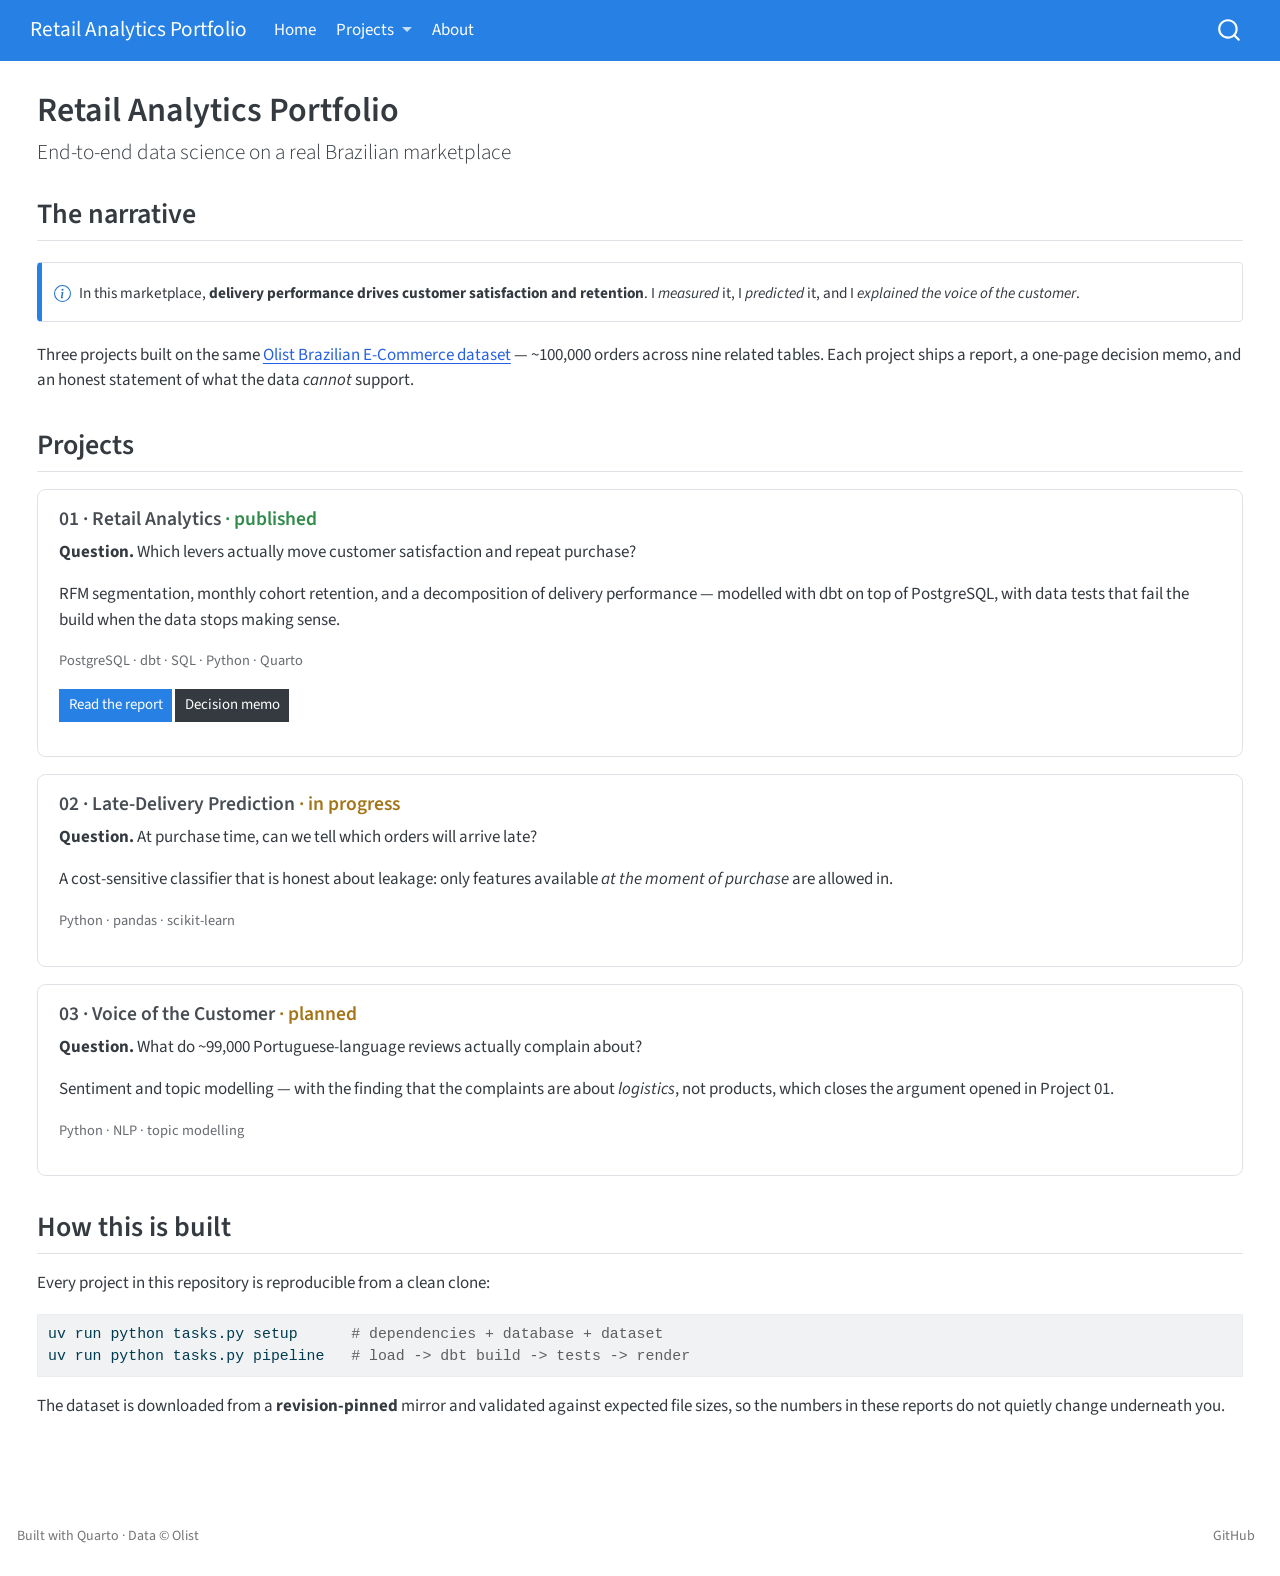
==== index.html @ 58edfd49 "Built site for gh-pages" ====
<!DOCTYPE html>
<html xmlns="http://www.w3.org/1999/xhtml" lang="en" xml:lang="en"><head>

<meta charset="utf-8">
<meta name="generator" content="quarto-1.10.19">

<meta name="viewport" content="width=device-width, initial-scale=1.0, user-scalable=yes">


<title>Retail Analytics Portfolio</title>
<style>
/* Default styles provided by pandoc.
** See https://pandoc.org/MANUAL.html#variables-for-html for config info.
*/
span.smallcaps{font-variant: small-caps;}
div.columns{display: flex; gap: 1.5em;}
div.column{flex: auto;}
@media screen {
div.columns{gap: min(4vw, 1.5em);}
div.column{overflow-x: auto;}
}
div.hanging-indent{margin-left: 1.5em; text-indent: -1.5em;}
ul.task-list{list-style: none;}
ul.task-list li input[type="checkbox"] {
  width: 0.8em;
  margin: 0 0.8em 0.2em -1em; /* quarto-specific, see https://github.com/quarto-dev/quarto-cli/issues/4556 */ 
  vertical-align: middle;
}
/* CSS for syntax highlighting */
html { -webkit-text-size-adjust: 100%; }
pre > code.sourceCode { white-space: pre; position: relative; }
pre > code.sourceCode > span { display: inline-block; line-height: 1.25; }
pre > code.sourceCode > span:empty { height: 1.2em; }
.sourceCode { overflow: visible; }
code.sourceCode > span { color: inherit; text-decoration: inherit; }
div.sourceCode { margin: 1em 0; }
pre.sourceCode { margin: 0; }
@media screen {
div.sourceCode { overflow: auto; }
}
@media print {
pre > code.sourceCode { white-space: pre-wrap; }
pre > code.sourceCode > span { text-indent: -5em; padding-left: 5em; }
}
pre.numberSource code
  { counter-reset: source-line 0; }
pre.numberSource code > span
  { position: relative; left: -4em; counter-increment: source-line; }
pre.numberSource code > span > a:first-child::before
  { content: counter(source-line);
    position: relative; left: -1em; text-align: right; vertical-align: baseline;
    border: none; display: inline-block;
    -webkit-touch-callout: none; -webkit-user-select: none;
    -khtml-user-select: none; -moz-user-select: none;
    -ms-user-select: none; user-select: none;
    padding: 0 4px; width: 4em;
  }
pre.numberSource { margin-left: 3em;  padding-left: 4px; }
div.sourceCode
  {   }
@media screen {
pre > code.sourceCode > span > a:first-child::before { text-decoration: underline; }
}
</style>


<script src="site_libs/quarto-nav/quarto-nav.js"></script>
<script src="site_libs/quarto-nav/headroom.min.js"></script>
<script src="site_libs/clipboard/clipboard.min.js"></script>
<script src="site_libs/quarto-search/autocomplete.umd.js"></script>
<script src="site_libs/quarto-search/fuse.min.js"></script>
<script src="site_libs/quarto-search/quarto-search.js"></script>
<meta name="quarto:offset" content="./">
<script src="site_libs/quarto-html/quarto.js" type="module"></script>
<script src="site_libs/quarto-html/tabsets/tabsets.js" type="module"></script>
<script src="site_libs/quarto-html/popper.min.js"></script>
<script src="site_libs/quarto-html/tippy.umd.min.js"></script>
<script src="site_libs/quarto-html/anchor.min.js"></script>
<link href="site_libs/quarto-html/tippy.css" rel="stylesheet">
<link href="site_libs/quarto-html/quarto-syntax-highlighting-bf27225e3a48a9273f3daa8f8e829971.css" rel="stylesheet" id="quarto-text-highlighting-styles">
<script src="site_libs/bootstrap/bootstrap.min.js"></script>
<link href="site_libs/bootstrap/bootstrap-icons.css" rel="stylesheet">
<link href="site_libs/bootstrap/bootstrap-6cda313592c53e8294749172f2faf4fd.min.css" rel="stylesheet" append-hash="true" id="quarto-bootstrap" data-mode="light">
<script id="quarto-search-options" type="application/json">{
  "location": "navbar",
  "copy-button": false,
  "collapse-after": 3,
  "panel-placement": "end",
  "type": "overlay",
  "limit": 50,
  "keyboard-shortcut": [
    "f",
    "/",
    "s"
  ],
  "show-item-context": false,
  "language": {
    "search-no-results-text": "No results",
    "search-matching-documents-text": "matching documents",
    "search-copy-link-title": "Copy link to search",
    "search-hide-matches-text": "Hide additional matches",
    "search-more-match-text": "more match in this document",
    "search-more-matches-text": "more matches in this document",
    "search-clear-button-title": "Clear",
    "search-text-placeholder": "",
    "search-detached-cancel-button-title": "Cancel",
    "search-submit-button-title": "Submit",
    "search-label": "Search"
  }
}</script>


<link rel="stylesheet" href="styles.css">
</head>

<body class="nav-fixed quarto-light">

<div id="quarto-search-results"></div>
  <header id="quarto-header" class="headroom fixed-top">
    <nav class="navbar navbar-expand-lg " data-bs-theme="dark">
      <div class="navbar-container container-fluid">
      <div class="navbar-brand-container mx-auto">
    <a class="navbar-brand" href="./index.html">
    <span class="navbar-title">Retail Analytics Portfolio</span>
    </a>
  </div>
            <div id="quarto-search" class="" title="Search"></div>
          <button class="navbar-toggler" type="button" data-bs-toggle="collapse" data-bs-target="#navbarCollapse" aria-controls="navbarCollapse" role="menu" aria-expanded="false" aria-label="Toggle navigation" onclick="if (window.quartoToggleHeadroom) { window.quartoToggleHeadroom(); }">
  <span class="navbar-toggler-icon"></span>
</button>
          <div class="collapse navbar-collapse" id="navbarCollapse">
            <ul class="navbar-nav navbar-nav-scroll me-auto">
  <li class="nav-item">
    <a class="nav-link active" href="./index.html" aria-current="page"> 
<span class="menu-text">Home</span></a>
  </li>  
  <li class="nav-item dropdown ">
    <a class="nav-link dropdown-toggle" href="#" id="nav-menu-projects" role="link" data-bs-toggle="dropdown" aria-expanded="false">
 <span class="menu-text">Projects</span>
    </a>
    <ul class="dropdown-menu" aria-labelledby="nav-menu-projects">    
        <li>
    <a class="dropdown-item" href="./projects/01-retail-analytics/reports/01-business-analytics.html">
 <span class="dropdown-text">01 · Retail Analytics</span></a>
  </li>  
        <li>
    <a class="dropdown-item" href="./projects/01-retail-analytics/reports/00-executive-memo.html">
 <span class="dropdown-text">01 · Decision memo</span></a>
  </li>  
    </ul>
  </li>
  <li class="nav-item">
    <a class="nav-link" href="./about.html"> 
<span class="menu-text">About</span></a>
  </li>  
</ul>
          </div> <!-- /navcollapse -->
            <div class="quarto-navbar-tools">
</div>
      </div> <!-- /container-fluid -->
    </nav>
</header>
<!-- content -->
<div id="quarto-content" class="quarto-container page-columns page-rows-contents page-layout-full page-navbar">
<!-- sidebar -->
<!-- margin-sidebar -->
    
<!-- main -->
<main class="content column-page" id="quarto-document-content">

<header id="title-block-header" class="quarto-title-block default">
<div class="quarto-title">
<h1 class="title">Retail Analytics Portfolio</h1>
<p class="subtitle lead">End-to-end data science on a real Brazilian marketplace</p>
</div>



<div class="quarto-title-meta column-page">

    
  
    
  </div>
  


</header>


<section id="the-narrative" class="level2">
<h2 class="anchored" data-anchor-id="the-narrative">The narrative</h2>
<div class="callout callout-style-simple callout-note">
<div class="callout-body d-flex">
<div class="callout-icon-container">
<i class="callout-icon"></i>
</div>
<div class="callout-body-container">
<p>In this marketplace, <strong>delivery performance drives customer satisfaction and retention</strong>. I <em>measured</em> it, I <em>predicted</em> it, and I <em>explained the voice of the customer</em>.</p>
</div>
</div>
</div>
<p>Three projects built on the same <a href="https://www.kaggle.com/datasets/olistbr/brazilian-ecommerce">Olist Brazilian E-Commerce dataset</a> — ~100,000 orders across nine related tables. Each project ships a report, a one-page decision memo, and an honest statement of what the data <em>cannot</em> support.</p>
</section>
<section id="projects" class="level2">
<h2 class="anchored" data-anchor-id="projects">Projects</h2>
<section id="retail-analytics-published" class="level3 project-card">
<h3 class="anchored" data-anchor-id="retail-analytics-published">01 · Retail Analytics <span class="status-published">· published</span></h3>
<p><strong>Question.</strong> Which levers actually move customer satisfaction and repeat purchase?</p>
<p>RFM segmentation, monthly cohort retention, and a decomposition of delivery performance — modelled with dbt on top of PostgreSQL, with data tests that fail the build when the data stops making sense.</p>
<p class="stack">
PostgreSQL · dbt · SQL · Python · Quarto
</p>
<p><a href="./projects/01-retail-analytics/reports/01-business-analytics.html" class="btn btn-primary btn-sm">Read the report</a> <a href="./projects/01-retail-analytics/reports/00-executive-memo.html" class="btn btn-secondary btn-sm">Decision memo</a></p>
</section>
<section id="late-delivery-prediction-in-progress" class="level3 project-card">
<h3 class="anchored" data-anchor-id="late-delivery-prediction-in-progress">02 · Late-Delivery Prediction <span class="status-wip">· in progress</span></h3>
<p><strong>Question.</strong> At purchase time, can we tell which orders will arrive late?</p>
<p>A cost-sensitive classifier that is honest about leakage: only features available <em>at the moment of purchase</em> are allowed in.</p>
<p class="stack">
Python · pandas · scikit-learn
</p>
</section>
<section id="voice-of-the-customer-planned" class="level3 project-card">
<h3 class="anchored" data-anchor-id="voice-of-the-customer-planned">03 · Voice of the Customer <span class="status-wip">· planned</span></h3>
<p><strong>Question.</strong> What do ~99,000 Portuguese-language reviews actually complain about?</p>
<p>Sentiment and topic modelling — with the finding that the complaints are about <em>logistics</em>, not products, which closes the argument opened in Project 01.</p>
<p class="stack">
Python · NLP · topic modelling
</p>
</section>
</section>
<section id="how-this-is-built" class="level2">
<h2 class="anchored" data-anchor-id="how-this-is-built">How this is built</h2>
<p>Every project in this repository is reproducible from a clean clone:</p>
<div class="code-copy-outer-scaffold"><div class="sourceCode" id="cb1"><pre class="sourceCode bash code-with-copy"><code class="sourceCode bash"><span id="cb1-1"><a href="#cb1-1" aria-hidden="true" tabindex="-1"></a><span class="ex">uv</span> run python tasks.py setup      <span class="co"># dependencies + database + dataset</span></span>
<span id="cb1-2"><a href="#cb1-2" aria-hidden="true" tabindex="-1"></a><span class="ex">uv</span> run python tasks.py pipeline   <span class="co"># load -&gt; dbt build -&gt; tests -&gt; render</span></span></code></pre></div><button title="Copy to Clipboard" class="code-copy-button"><i class="bi"></i></button></div>
<p>The dataset is downloaded from a <strong>revision-pinned</strong> mirror and validated against expected file sizes, so the numbers in these reports do not quietly change underneath you.</p>


</section>

</main> <!-- /main -->
<script id="quarto-html-after-body" type="application/javascript">
  window.document.addEventListener("DOMContentLoaded", function (event) {
    const icon = "";
    const anchorJS = new window.AnchorJS();
    anchorJS.options = {
      placement: 'right',
      icon: icon
    };
    anchorJS.add('.anchored');
    const isCodeAnnotation = (el) => {
      for (const clz of el.classList) {
        if (clz.startsWith('code-annotation-')) {                     
          return true;
        }
      }
      return false;
    }
    const onCopySuccess = function(e) {
      // button target
      const button = e.trigger;
      // don't keep focus
      button.blur();
      // flash "checked"
      button.classList.add('code-copy-button-checked');
      var currentTitle = button.getAttribute("title");
      button.setAttribute("title", "Copied!");
      let tooltip;
      if (window.bootstrap) {
        button.setAttribute("data-bs-toggle", "tooltip");
        button.setAttribute("data-bs-placement", "left");
        button.setAttribute("data-bs-title", "Copied!");
        tooltip = new bootstrap.Tooltip(button, 
          { trigger: "manual", 
            customClass: "code-copy-button-tooltip",
            offset: [0, -8]});
        tooltip.show();    
      }
      setTimeout(function() {
        if (tooltip) {
          tooltip.hide();
          button.removeAttribute("data-bs-title");
          button.removeAttribute("data-bs-toggle");
          button.removeAttribute("data-bs-placement");
        }
        button.setAttribute("title", currentTitle);
        button.classList.remove('code-copy-button-checked');
      }, 1000);
      // clear code selection
      e.clearSelection();
    }
    const getTextToCopy = function(trigger) {
      const outerScaffold = trigger.parentElement.cloneNode(true);
      const codeEl = outerScaffold.querySelector('code');
      for (const childEl of codeEl.children) {
        if (isCodeAnnotation(childEl)) {
          childEl.remove();
        }
      }
      return codeEl.innerText;
    }
    const clipboard = new window.ClipboardJS('.code-copy-button:not([data-in-quarto-modal])', {
      text: getTextToCopy
    });
    clipboard.on('success', onCopySuccess);
    if (window.document.getElementById('quarto-embedded-source-code-modal')) {
      const clipboardModal = new window.ClipboardJS('.code-copy-button[data-in-quarto-modal]', {
        text: getTextToCopy,
        container: window.document.getElementById('quarto-embedded-source-code-modal')
      });
      clipboardModal.on('success', onCopySuccess);
    }
      var localhostRegex = new RegExp(/^(?:http|https):\/\/localhost\:?[0-9]*\//);
      var mailtoRegex = new RegExp(/^mailto:/);
        var filterRegex = new RegExp("https:\/\/AndersonTavares0\.github\.io\/ds-portfolio\/");
      var isInternal = (href) => {
          return filterRegex.test(href) || localhostRegex.test(href) || mailtoRegex.test(href);
      }
      // Inspect non-navigation links and adorn them if external
     var links = window.document.querySelectorAll('a[href]:not(.nav-link):not(.navbar-brand):not(.toc-action):not(.sidebar-link):not(.sidebar-item-toggle):not(.pagination-link):not(.no-external):not([aria-hidden]):not(.dropdown-item):not(.quarto-navigation-tool):not(.about-link)');
      for (var i=0; i<links.length; i++) {
        const link = links[i];
        if (!isInternal(link.href)) {
          // undo the damage that might have been done by quarto-nav.js in the case of
          // links that we want to consider external
          if (link.dataset.originalHref !== undefined) {
            link.href = link.dataset.originalHref;
          }
        }
      }
    function tippyHover(el, contentFn, onTriggerFn, onUntriggerFn) {
      const config = {
        allowHTML: true,
        maxWidth: 500,
        delay: 100,
        arrow: false,
        appendTo: function(el) {
            return el.parentElement;
        },
        interactive: true,
        interactiveBorder: 10,
        theme: 'quarto',
        placement: 'bottom-start',
      };
      if (contentFn) {
        config.content = contentFn;
      }
      if (onTriggerFn) {
        config.onTrigger = onTriggerFn;
      }
      if (onUntriggerFn) {
        config.onUntrigger = onUntriggerFn;
      }
      window.tippy(el, config); 
    }
    const noterefs = window.document.querySelectorAll('a[role="doc-noteref"]');
    for (var i=0; i<noterefs.length; i++) {
      const ref = noterefs[i];
      tippyHover(ref, function() {
        // use id or data attribute instead here
        let href = ref.getAttribute('data-footnote-href') || ref.getAttribute('href');
        try { href = new URL(href).hash; } catch {}
        const id = href.replace(/^#\/?/, "");
        const note = window.document.getElementById(id);
        if (note) {
          return note.innerHTML;
        } else {
          return "";
        }
      });
    }
    const xrefs = window.document.querySelectorAll('a.quarto-xref');
    const processXRef = (id, note) => {
      // Strip column container classes
      const stripColumnClz = (el) => {
        el.classList.remove("page-full", "page-columns");
        if (el.children) {
          for (const child of el.children) {
            stripColumnClz(child);
          }
        }
      }
      stripColumnClz(note)
      if (id === null || id.startsWith('sec-')) {
        // Special case sections, only their first couple elements
        const container = document.createElement("div");
        if (note.children && note.children.length > 2) {
          container.appendChild(note.children[0].cloneNode(true));
          for (let i = 1; i < note.children.length; i++) {
            const child = note.children[i];
            if (child.tagName === "P" && child.innerText === "") {
              continue;
            } else {
              container.appendChild(child.cloneNode(true));
              break;
            }
          }
          if (window.Quarto?.typesetMath) {
            window.Quarto.typesetMath(container);
          }
          return container.innerHTML
        } else {
          if (window.Quarto?.typesetMath) {
            window.Quarto.typesetMath(note);
          }
          return note.innerHTML;
        }
      } else {
        // Remove any anchor links if they are present
        const anchorLink = note.querySelector('a.anchorjs-link');
        if (anchorLink) {
          anchorLink.remove();
        }
        if (window.Quarto?.typesetMath) {
          window.Quarto.typesetMath(note);
        }
        if (note.classList.contains("callout")) {
          return note.outerHTML;
        } else {
          return note.innerHTML;
        }
      }
    }
    for (var i=0; i<xrefs.length; i++) {
      const xref = xrefs[i];
      tippyHover(xref, undefined, function(instance) {
        instance.disable();
        let url = xref.getAttribute('href');
        let hash = undefined; 
        if (url.startsWith('#')) {
          hash = url;
        } else {
          try { hash = new URL(url).hash; } catch {}
        }
        if (hash) {
          const id = hash.replace(/^#\/?/, "");
          const note = window.document.getElementById(id);
          if (note !== null) {
            try {
              const html = processXRef(id, note.cloneNode(true));
              instance.setContent(html);
            } finally {
              instance.enable();
              instance.show();
            }
          } else {
            // See if we can fetch this
            fetch(url.split('#')[0])
            .then(res => res.text())
            .then(html => {
              const parser = new DOMParser();
              const htmlDoc = parser.parseFromString(html, "text/html");
              const note = htmlDoc.getElementById(id);
              if (note !== null) {
                const html = processXRef(id, note);
                instance.setContent(html);
              } 
            }).finally(() => {
              instance.enable();
              instance.show();
            });
          }
        } else {
          // See if we can fetch a full url (with no hash to target)
          // This is a special case and we should probably do some content thinning / targeting
          fetch(url)
          .then(res => res.text())
          .then(html => {
            const parser = new DOMParser();
            const htmlDoc = parser.parseFromString(html, "text/html");
            const note = htmlDoc.querySelector('main.content');
            if (note !== null) {
              // This should only happen for chapter cross references
              // (since there is no id in the URL)
              // remove the first header
              if (note.children.length > 0 && note.children[0].tagName === "HEADER") {
                note.children[0].remove();
              }
              const html = processXRef(null, note);
              instance.setContent(html);
            } 
          }).finally(() => {
            instance.enable();
            instance.show();
          });
        }
      }, function(instance) {
      });
    }
        let selectedAnnoteEl;
        const selectorForAnnotation = ( cell, annotation) => {
          let cellAttr = 'data-code-cell="' + cell + '"';
          let lineAttr = 'data-code-annotation="' +  annotation + '"';
          const selector = 'span[' + cellAttr + '][' + lineAttr + ']';
          return selector;
        }
        const selectCodeLines = (annoteEl) => {
          const doc = window.document;
          const targetCell = annoteEl.getAttribute("data-target-cell");
          const targetAnnotation = annoteEl.getAttribute("data-target-annotation");
          const annoteSpan = window.document.querySelector(selectorForAnnotation(targetCell, targetAnnotation));
          const lines = annoteSpan.getAttribute("data-code-lines").split(",");
          const lineIds = lines.map((line) => {
            return targetCell + "-" + line;
          })
          let top = null;
          let height = null;
          let parent = null;
          if (lineIds.length > 0) {
              //compute the position of the single el (top and bottom and make a div)
              const el = window.document.getElementById(lineIds[0]);
              top = el.offsetTop;
              height = el.offsetHeight;
              parent = el.parentElement.parentElement;
            if (lineIds.length > 1) {
              const lastEl = window.document.getElementById(lineIds[lineIds.length - 1]);
              const bottom = lastEl.offsetTop + lastEl.offsetHeight;
              height = bottom - top;
            }
            if (top !== null && height !== null && parent !== null) {
              // cook up a div (if necessary) and position it 
              let div = window.document.getElementById("code-annotation-line-highlight");
              if (div === null) {
                div = window.document.createElement("div");
                div.setAttribute("id", "code-annotation-line-highlight");
                div.style.position = 'absolute';
                parent.appendChild(div);
              }
              div.style.top = top - 2 + "px";
              div.style.height = height + 4 + "px";
              div.style.left = 0;
              let gutterDiv = window.document.getElementById("code-annotation-line-highlight-gutter");
              if (gutterDiv === null) {
                gutterDiv = window.document.createElement("div");
                gutterDiv.setAttribute("id", "code-annotation-line-highlight-gutter");
                gutterDiv.style.position = 'absolute';
                const codeCell = window.document.getElementById(targetCell);
                const gutter = codeCell.querySelector('.code-annotation-gutter');
                gutter.appendChild(gutterDiv);
              }
              gutterDiv.style.top = top - 2 + "px";
              gutterDiv.style.height = height + 4 + "px";
            }
            selectedAnnoteEl = annoteEl;
          }
        };
        const unselectCodeLines = () => {
          const elementsIds = ["code-annotation-line-highlight", "code-annotation-line-highlight-gutter"];
          elementsIds.forEach((elId) => {
            const div = window.document.getElementById(elId);
            if (div) {
              div.remove();
            }
          });
          selectedAnnoteEl = undefined;
        };
          // Handle positioning of the toggle
      window.addEventListener(
        "resize",
        throttle(() => {
          elRect = undefined;
          if (selectedAnnoteEl) {
            selectCodeLines(selectedAnnoteEl);
          }
        }, 10)
      );
      function throttle(fn, ms) {
      let throttle = false;
      let timer;
        return (...args) => {
          if(!throttle) { // first call gets through
              fn.apply(this, args);
              throttle = true;
          } else { // all the others get throttled
              if(timer) clearTimeout(timer); // cancel #2
              timer = setTimeout(() => {
                fn.apply(this, args);
                timer = throttle = false;
              }, ms);
          }
        };
      }
        // Attach click handler to the DT
        const annoteDls = window.document.querySelectorAll('dt[data-target-cell]');
        for (const annoteDlNode of annoteDls) {
          annoteDlNode.addEventListener('click', (event) => {
            const clickedEl = event.target;
            if (clickedEl !== selectedAnnoteEl) {
              unselectCodeLines();
              const activeEl = window.document.querySelector('dt[data-target-cell].code-annotation-active');
              if (activeEl) {
                activeEl.classList.remove('code-annotation-active');
              }
              selectCodeLines(clickedEl);
              clickedEl.classList.add('code-annotation-active');
            } else {
              // Unselect the line
              unselectCodeLines();
              clickedEl.classList.remove('code-annotation-active');
            }
          });
        }
    const findCites = (el) => {
      const parentEl = el.parentElement;
      if (parentEl) {
        const cites = parentEl.dataset.cites;
        if (cites) {
          return {
            el,
            cites: cites.split(' ')
          };
        } else {
          return findCites(el.parentElement)
        }
      } else {
        return undefined;
      }
    };
    var bibliorefs = window.document.querySelectorAll('a[role="doc-biblioref"]');
    for (var i=0; i<bibliorefs.length; i++) {
      const ref = bibliorefs[i];
      const citeInfo = findCites(ref);
      if (citeInfo) {
        tippyHover(citeInfo.el, function() {
          var popup = window.document.createElement('div');
          citeInfo.cites.forEach(function(cite) {
            var citeDiv = window.document.createElement('div');
            citeDiv.classList.add('hanging-indent');
            citeDiv.classList.add('csl-entry');
            var biblioDiv = window.document.getElementById('ref-' + cite);
            if (biblioDiv) {
              citeDiv.innerHTML = biblioDiv.innerHTML;
            }
            popup.appendChild(citeDiv);
          });
          return popup.innerHTML;
        });
      }
    }
  });
  </script>
</div> <!-- /content -->
<footer class="footer">
  <div class="nav-footer">
    <div class="nav-footer-left">
<p>Built with Quarto · Data © Olist</p>
</div>   
    <div class="nav-footer-center">
      &nbsp;
    </div>
    <div class="nav-footer-right">
      <ul class="footer-items list-unstyled">
    <li class="nav-item">
    <a class="nav-link" href="https://github.com/AndersonTavares0/ds-portfolio">
<p>GitHub</p>
</a>
  </li>  
</ul>
    </div>
  </div>
</footer>




</body></html>
---- site_libs/quarto-html/tippy.css ----
.tippy-box[data-animation=fade][data-state=hidden]{opacity:0}[data-tippy-root]{max-width:calc(100vw - 10px)}.tippy-box{position:relative;background-color:#333;color:#fff;border-radius:4px;font-size:14px;line-height:1.4;white-space:normal;outline:0;transition-property:transform,visibility,opacity}.tippy-box[data-placement^=top]>.tippy-arrow{bottom:0}.tippy-box[data-placement^=top]>.tippy-arrow:before{bottom:-7px;left:0;border-width:8px 8px 0;border-top-color:initial;transform-origin:center top}.tippy-box[data-placement^=bottom]>.tippy-arrow{top:0}.tippy-box[data-placement^=bottom]>.tippy-arrow:before{top:-7px;left:0;border-width:0 8px 8px;border-bottom-color:initial;transform-origin:center bottom}.tippy-box[data-placement^=left]>.tippy-arrow{right:0}.tippy-box[data-placement^=left]>.tippy-arrow:before{border-width:8px 0 8px 8px;border-left-color:initial;right:-7px;transform-origin:center left}.tippy-box[data-placement^=right]>.tippy-arrow{left:0}.tippy-box[data-placement^=right]>.tippy-arrow:before{left:-7px;border-width:8px 8px 8px 0;border-right-color:initial;transform-origin:center right}.tippy-box[data-inertia][data-state=visible]{transition-timing-function:cubic-bezier(.54,1.5,.38,1.11)}.tippy-arrow{width:16px;height:16px;color:#333}.tippy-arrow:before{content:"";position:absolute;border-color:transparent;border-style:solid}.tippy-content{position:relative;padding:5px 9px;z-index:1}
---- site_libs/quarto-html/quarto-syntax-highlighting-bf27225e3a48a9273f3daa8f8e829971.css ----
/* quarto syntax highlight colors */
:root {
  --quarto-hl-ot-color: #003B4F;
  --quarto-hl-at-color: #657422;
  --quarto-hl-ss-color: #20794D;
  --quarto-hl-an-color: #5E5E5E;
  --quarto-hl-fu-color: #4758AB;
  --quarto-hl-st-color: #20794D;
  --quarto-hl-cf-color: #003B4F;
  --quarto-hl-op-color: #5E5E5E;
  --quarto-hl-er-color: #AD0000;
  --quarto-hl-bn-color: #AD0000;
  --quarto-hl-al-color: #AD0000;
  --quarto-hl-va-color: #111111;
  --quarto-hl-bu-color: inherit;
  --quarto-hl-ex-color: inherit;
  --quarto-hl-pp-color: #AD0000;
  --quarto-hl-in-color: #5E5E5E;
  --quarto-hl-vs-color: #20794D;
  --quarto-hl-wa-color: #5E5E5E;
  --quarto-hl-do-color: #5E5E5E;
  --quarto-hl-im-color: #00769E;
  --quarto-hl-ch-color: #20794D;
  --quarto-hl-dt-color: #AD0000;
  --quarto-hl-fl-color: #AD0000;
  --quarto-hl-co-color: #5E5E5E;
  --quarto-hl-cv-color: #5E5E5E;
  --quarto-hl-cn-color: #8f5902;
  --quarto-hl-sc-color: #5E5E5E;
  --quarto-hl-dv-color: #AD0000;
  --quarto-hl-kw-color: #003B4F;
}

/* other quarto variables */
:root {
  --quarto-font-monospace: SFMono-Regular, Menlo, Monaco, Consolas, "Liberation Mono", "Courier New", monospace;
}

/* syntax highlight based on Pandoc's rules */
pre > code.sourceCode > span {
  color: #003B4F;
}

code.sourceCode > span {
  color: #003B4F;
}

div.sourceCode,
div.sourceCode pre.sourceCode {
  color: #003B4F;
}

/* Normal */
code span {
  color: #003B4F;
}

/* Alert */
code span.al {
  color: #AD0000;
  font-style: inherit;
}

/* Annotation */
code span.an {
  color: #5E5E5E;
  font-style: inherit;
}

/* Attribute */
code span.at {
  color: #657422;
  font-style: inherit;
}

/* BaseN */
code span.bn {
  color: #AD0000;
  font-style: inherit;
}

/* BuiltIn */
code span.bu {
  font-style: inherit;
}

/* ControlFlow */
code span.cf {
  color: #003B4F;
  font-weight: bold;
  font-style: inherit;
}

/* Char */
code span.ch {
  color: #20794D;
  font-style: inherit;
}

/* Constant */
code span.cn {
  color: #8f5902;
  font-style: inherit;
}

/* Comment */
code span.co {
  color: #5E5E5E;
  font-style: inherit;
}

/* CommentVar */
code span.cv {
  color: #5E5E5E;
  font-style: italic;
}

/* Documentation */
code span.do {
  color: #5E5E5E;
  font-style: italic;
}

/* DataType */
code span.dt {
  color: #AD0000;
  font-style: inherit;
}

/* DecVal */
code span.dv {
  color: #AD0000;
  font-style: inherit;
}

/* Error */
code span.er {
  color: #AD0000;
  font-style: inherit;
}

/* Extension */
code span.ex {
  font-style: inherit;
}

/* Float */
code span.fl {
  color: #AD0000;
  font-style: inherit;
}

/* Function */
code span.fu {
  color: #4758AB;
  font-style: inherit;
}

/* Import */
code span.im {
  color: #00769E;
  font-style: inherit;
}

/* Information */
code span.in {
  color: #5E5E5E;
  font-style: inherit;
}

/* Keyword */
code span.kw {
  color: #003B4F;
  font-weight: bold;
  font-style: inherit;
}

/* Operator */
code span.op {
  color: #5E5E5E;
  font-style: inherit;
}

/* Other */
code span.ot {
  color: #003B4F;
  font-style: inherit;
}

/* Preprocessor */
code span.pp {
  color: #AD0000;
  font-style: inherit;
}

/* SpecialChar */
code span.sc {
  color: #5E5E5E;
  font-style: inherit;
}

/* SpecialString */
code span.ss {
  color: #20794D;
  font-style: inherit;
}

/* String */
code span.st {
  color: #20794D;
  font-style: inherit;
}

/* Variable */
code span.va {
  color: #111111;
  font-style: inherit;
}

/* VerbatimString */
code span.vs {
  color: #20794D;
  font-style: inherit;
}

/* Warning */
code span.wa {
  color: #5E5E5E;
  font-style: italic;
}

.prevent-inlining {
  content: "</";
}

/*# sourceMappingURL=8be38f48d34c45af72792cbd699585e7.css.map */
---- styles.css ----
/* Minimal custom styling on top of the `cosmo` Bootswatch theme.
   Keeping this small is deliberate: the reports should look considered, not
   decorated. */

.quarto-title-block .quarto-title-banner {
  margin-bottom: 1.5rem;
}

/* Project cards on the home page ------------------------------------------- */
.project-card {
  border: 1px solid var(--bs-border-color);
  border-radius: 0.5rem;
  padding: 1rem 1.25rem;
  margin-bottom: 1rem;
}

.project-card h3 {
  margin-top: 0;
  font-size: 1.15rem;
}

.project-card .stack {
  font-size: 0.85rem;
  opacity: 0.75;
  font-variant-numeric: tabular-nums;
}

.status-published {
  color: #1a7f37;
  font-weight: 600;
}

.status-wip {
  color: #9a6700;
  font-weight: 600;
}

/* Tables in reports are read a lot — make them breathe. */
table.dataframe,
.table {
  font-size: 0.9rem;
}
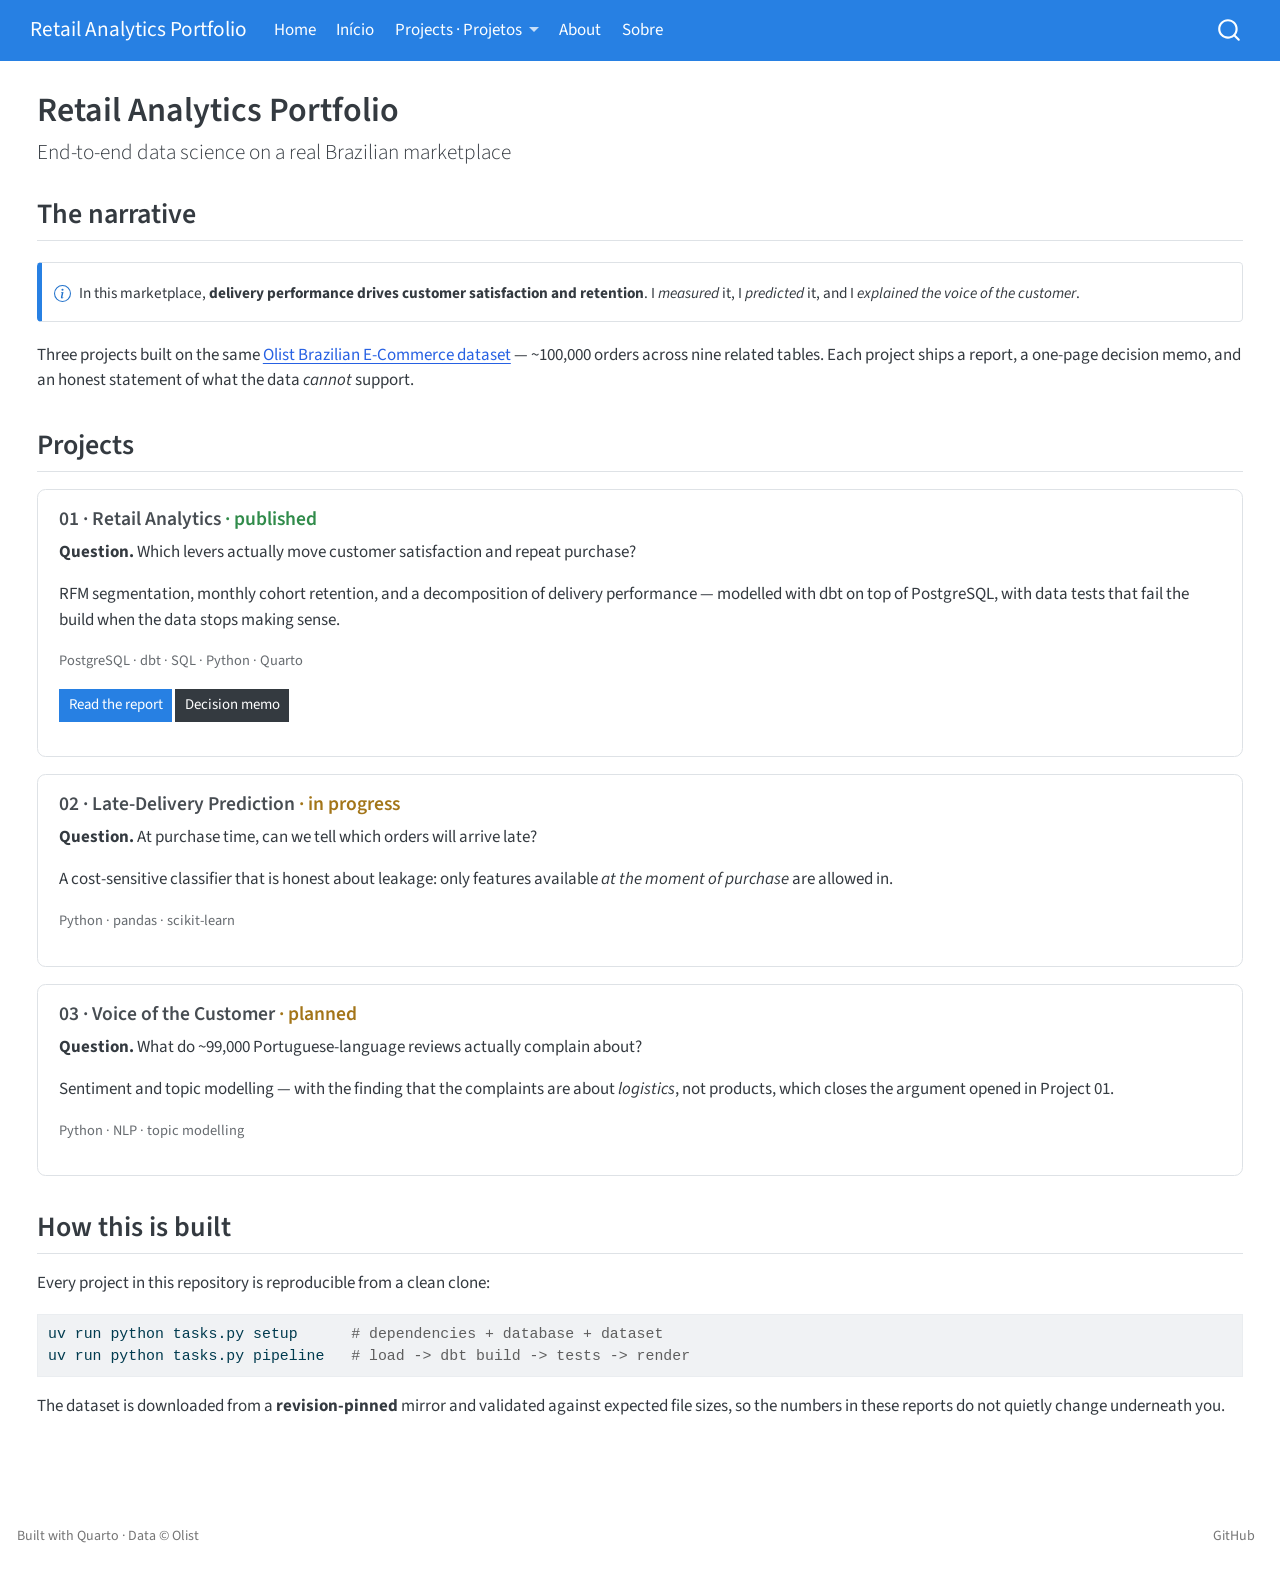
==== commit f1175cf7: "Built site for gh-pages" ====
--- a/index.html
+++ b/index.html
@@ -80,7 +80,7 @@
 <link href="site_libs/quarto-html/quarto-syntax-highlighting-bf27225e3a48a9273f3daa8f8e829971.css" rel="stylesheet" id="quarto-text-highlighting-styles">
 <script src="site_libs/bootstrap/bootstrap.min.js"></script>
 <link href="site_libs/bootstrap/bootstrap-icons.css" rel="stylesheet">
-<link href="site_libs/bootstrap/bootstrap-6cda313592c53e8294749172f2faf4fd.min.css" rel="stylesheet" append-hash="true" id="quarto-bootstrap" data-mode="light">
+<link href="site_libs/bootstrap/bootstrap-fe2fbbfab26c509160206988be7594bc.min.css" rel="stylesheet" append-hash="true" id="quarto-bootstrap" data-mode="light">
 <script id="quarto-search-options" type="application/json">{
   "location": "navbar",
   "copy-button": false,
@@ -134,24 +134,40 @@
     <a class="nav-link active" href="./index.html" aria-current="page"> 
 <span class="menu-text">Home</span></a>
   </li>  
+  <li class="nav-item">
+    <a class="nav-link" href="./pt/index.html"> 
+<span class="menu-text">Início</span></a>
+  </li>  
   <li class="nav-item dropdown ">
-    <a class="nav-link dropdown-toggle" href="#" id="nav-menu-projects" role="link" data-bs-toggle="dropdown" aria-expanded="false">
- <span class="menu-text">Projects</span>
+    <a class="nav-link dropdown-toggle" href="#" id="nav-menu-projects-·-projetos" role="link" data-bs-toggle="dropdown" aria-expanded="false">
+ <span class="menu-text">Projects · Projetos</span>
     </a>
-    <ul class="dropdown-menu" aria-labelledby="nav-menu-projects">    
+    <ul class="dropdown-menu" aria-labelledby="nav-menu-projects-·-projetos">    
         <li>
-    <a class="dropdown-item" href="./projects/01-retail-analytics/reports/01-business-analytics.html">
- <span class="dropdown-text">01 · Retail Analytics</span></a>
+    <a class="dropdown-item" href="./reports/01-retail-analytics/01-business-analytics.html">
+ <span class="dropdown-text">01 · Retail Analytics (EN)</span></a>
   </li>  
         <li>
-    <a class="dropdown-item" href="./projects/01-retail-analytics/reports/00-executive-memo.html">
- <span class="dropdown-text">01 · Decision memo</span></a>
+    <a class="dropdown-item" href="./pt/reports/01-retail-analytics/01-business-analytics.html">
+ <span class="dropdown-text">01 · Análise de Varejo (PT)</span></a>
+  </li>  
+        <li>
+    <a class="dropdown-item" href="./reports/01-retail-analytics/00-executive-memo.html">
+ <span class="dropdown-text">01 · Decision memo (EN)</span></a>
+  </li>  
+        <li>
+    <a class="dropdown-item" href="./pt/reports/01-retail-analytics/00-executive-memo.html">
+ <span class="dropdown-text">01 · Memorando de decisão (PT)</span></a>
   </li>  
     </ul>
   </li>
   <li class="nav-item">
     <a class="nav-link" href="./about.html"> 
 <span class="menu-text">About</span></a>
+  </li>  
+  <li class="nav-item">
+    <a class="nav-link" href="./pt/about.html"> 
+<span class="menu-text">Sobre</span></a>
   </li>  
 </ul>
           </div> <!-- /navcollapse -->
@@ -211,7 +227,7 @@
 <p class="stack">
 PostgreSQL · dbt · SQL · Python · Quarto
 </p>
-<p><a href="./projects/01-retail-analytics/reports/01-business-analytics.html" class="btn btn-primary btn-sm">Read the report</a> <a href="./projects/01-retail-analytics/reports/00-executive-memo.html" class="btn btn-secondary btn-sm">Decision memo</a></p>
+<p><a href="./reports/01-retail-analytics/01-business-analytics.html" class="btn btn-primary btn-sm">Read the report</a> <a href="./reports/01-retail-analytics/00-executive-memo.html" class="btn btn-secondary btn-sm">Decision memo</a></p>
 </section>
 <section id="late-delivery-prediction-in-progress" class="level3 project-card">
 <h3 class="anchored" data-anchor-id="late-delivery-prediction-in-progress">02 · Late-Delivery Prediction <span class="status-wip">· in progress</span></h3>
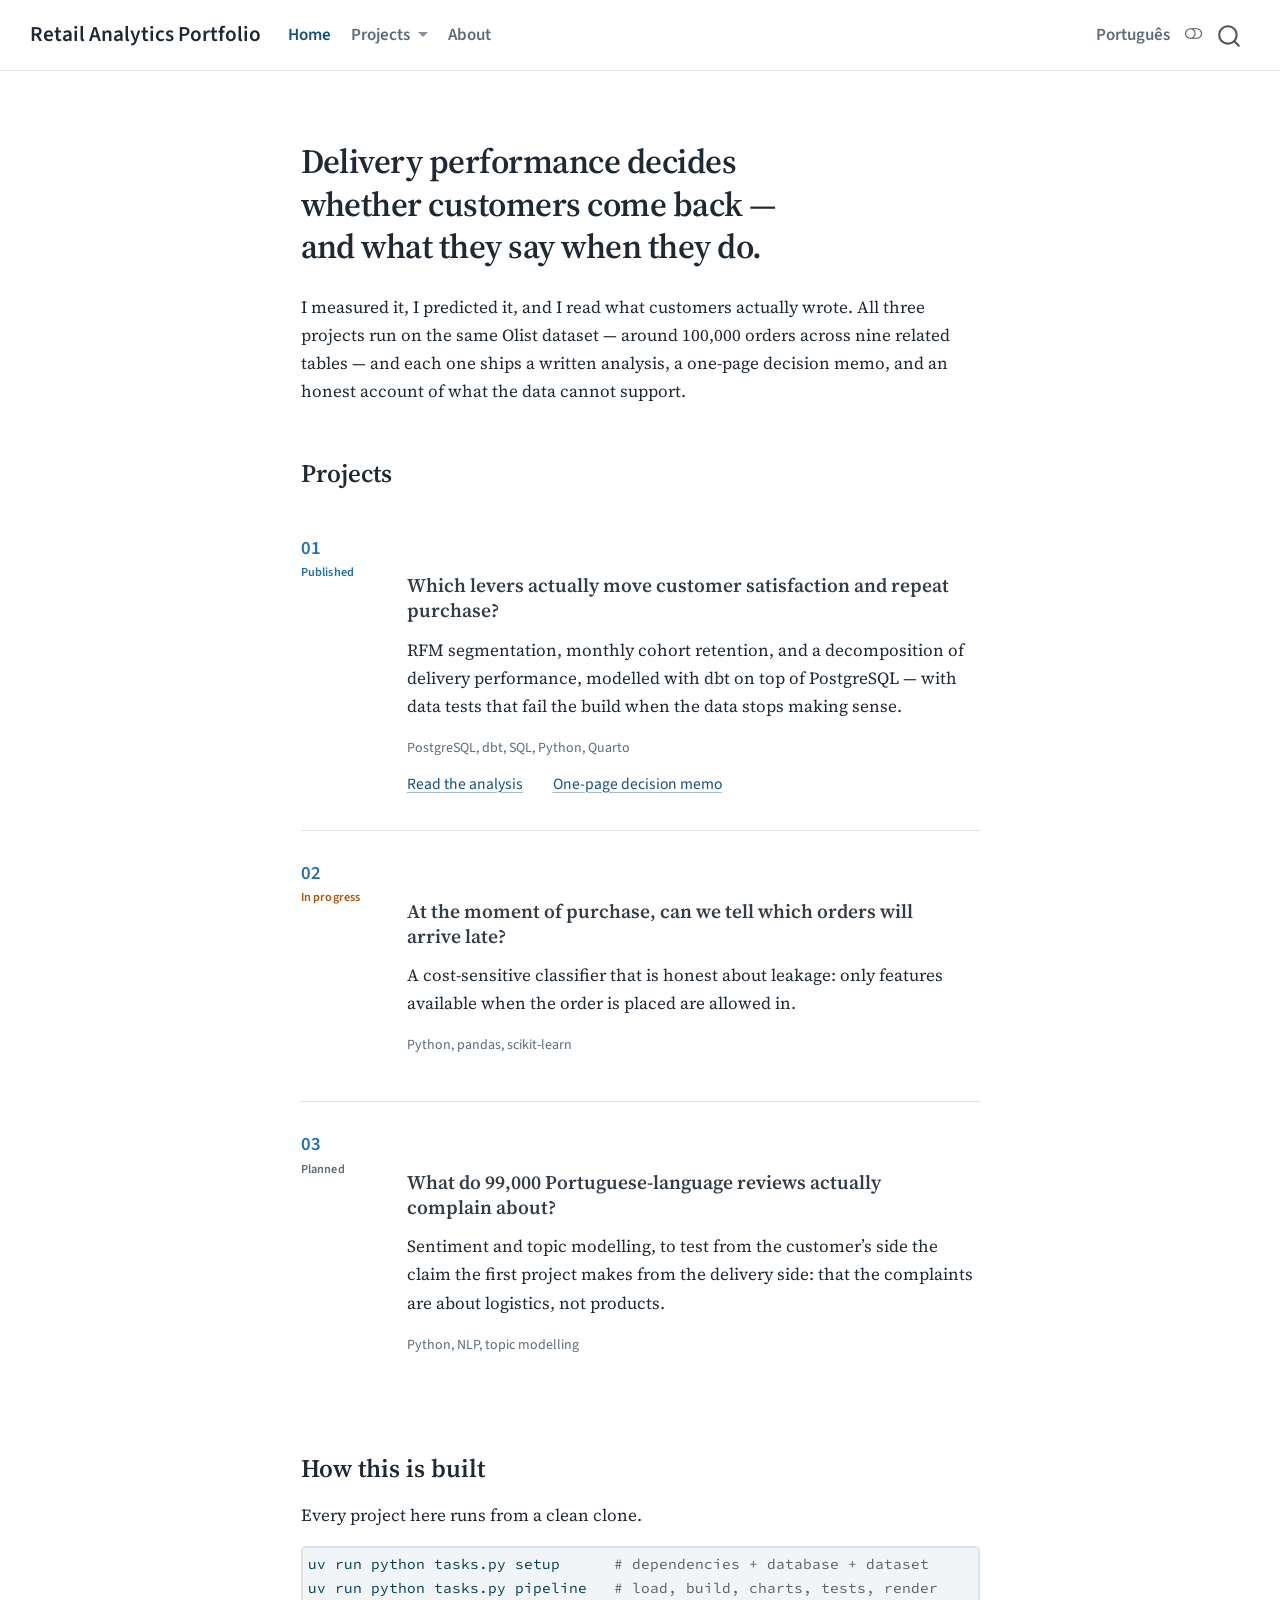
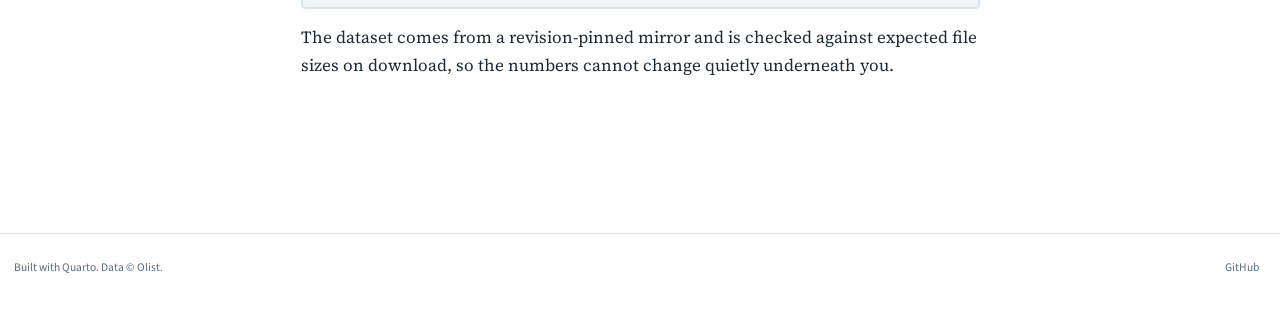
==== commit 71ffa807: "Built site for gh-pages" ====
--- a/index.html
+++ b/index.html
@@ -77,10 +77,14 @@
 <script src="site_libs/quarto-html/tippy.umd.min.js"></script>
 <script src="site_libs/quarto-html/anchor.min.js"></script>
 <link href="site_libs/quarto-html/tippy.css" rel="stylesheet">
-<link href="site_libs/quarto-html/quarto-syntax-highlighting-bf27225e3a48a9273f3daa8f8e829971.css" rel="stylesheet" id="quarto-text-highlighting-styles">
+<link href="site_libs/quarto-html/quarto-syntax-highlighting-ecff8db827dceed84e341824dcdf69cb.css" rel="stylesheet" class="quarto-color-scheme" id="quarto-text-highlighting-styles">
+<link href="site_libs/quarto-html/quarto-syntax-highlighting-dark-77e42d7de2b4199e810a6e75fd8a0531.css" rel="stylesheet" class="quarto-color-scheme quarto-color-alternate" id="quarto-text-highlighting-styles">
+<link href="site_libs/quarto-html/quarto-syntax-highlighting-ecff8db827dceed84e341824dcdf69cb.css" rel="stylesheet" class="quarto-color-scheme-extra" id="quarto-text-highlighting-styles">
 <script src="site_libs/bootstrap/bootstrap.min.js"></script>
 <link href="site_libs/bootstrap/bootstrap-icons.css" rel="stylesheet">
-<link href="site_libs/bootstrap/bootstrap-fe2fbbfab26c509160206988be7594bc.min.css" rel="stylesheet" append-hash="true" id="quarto-bootstrap" data-mode="light">
+<link href="site_libs/bootstrap/bootstrap-6382f3152e19ee578cd0ec0c4b99f7e1.min.css" rel="stylesheet" append-hash="true" class="quarto-color-scheme" id="quarto-bootstrap" data-mode="light">
+<link href="site_libs/bootstrap/bootstrap-dark-8f9c0ad68bff6a8a98ced6db247d6f93.min.css" rel="stylesheet" append-hash="true" class="quarto-color-scheme quarto-color-alternate" id="quarto-bootstrap" data-mode="dark">
+<link href="site_libs/bootstrap/bootstrap-6382f3152e19ee578cd0ec0c4b99f7e1.min.css" rel="stylesheet" append-hash="true" class="quarto-color-scheme-extra" id="quarto-bootstrap" data-mode="light">
 <script id="quarto-search-options" type="application/json">{
   "location": "navbar",
   "copy-button": false,
@@ -108,12 +112,185 @@
     "search-label": "Search"
   }
 }</script>
-
-
-<link rel="stylesheet" href="styles.css">
+<link rel="preconnect" href="https://fonts.googleapis.com">
+<link rel="preconnect" href="https://fonts.gstatic.com" crossorigin="">
+<link rel="stylesheet" href="https://fonts.googleapis.com/css2?family=Source+Code+Pro:wght@400;600&amp;family=Source+Sans+3:ital,wght@0,400;0,600;1,400&amp;family=Source+Serif+4:ital,opsz,wght@0,8..60,400;0,8..60,600;0,8..60,700;1,8..60,400&amp;display=swap">
+
+
 </head>
 
-<body class="nav-fixed quarto-light">
+<body class="nav-fixed fullcontent quarto-light"><script id="quarto-html-before-body" type="application/javascript">
+    const toggleBodyColorMode = (bsSheetEl) => {
+      const mode = bsSheetEl.getAttribute("data-mode");
+      const bodyEl = window.document.querySelector("body");
+      if (mode === "dark") {
+        bodyEl.classList.add("quarto-dark");
+        bodyEl.classList.remove("quarto-light");
+      } else {
+        bodyEl.classList.add("quarto-light");
+        bodyEl.classList.remove("quarto-dark");
+      }
+    }
+    const toggleBodyColorPrimary = () => {
+      const bsSheetEl = window.document.querySelector("link#quarto-bootstrap:not([rel=disabled-stylesheet])");
+      if (bsSheetEl) {
+        toggleBodyColorMode(bsSheetEl);
+      }
+    }
+    const setColorSchemeToggle = (alternate) => {
+      const toggles = window.document.querySelectorAll('.quarto-color-scheme-toggle');
+      for (let i=0; i < toggles.length; i++) {
+        const toggle = toggles[i];
+        if (toggle) {
+          if (alternate) {
+            toggle.classList.add("alternate");
+          } else {
+            toggle.classList.remove("alternate");
+          }
+        }
+      }
+    };
+    const toggleColorMode = (alternate) => {
+      // Switch the stylesheets
+      const primaryStylesheets = window.document.querySelectorAll('link.quarto-color-scheme:not(.quarto-color-alternate)');
+      const alternateStylesheets = window.document.querySelectorAll('link.quarto-color-scheme.quarto-color-alternate');
+      manageTransitions('#quarto-margin-sidebar .nav-link', false);
+      if (alternate) {
+        // note: dark is layered on light, we don't disable primary!
+        enableStylesheet(alternateStylesheets);
+        for (const sheetNode of alternateStylesheets) {
+          if (sheetNode.id === "quarto-bootstrap") {
+            toggleBodyColorMode(sheetNode);
+          }
+        }
+      } else {
+        disableStylesheet(alternateStylesheets);
+        enableStylesheet(primaryStylesheets)
+        toggleBodyColorPrimary();
+      }
+      manageTransitions('#quarto-margin-sidebar .nav-link', true);
+      // Switch the toggles
+      setColorSchemeToggle(alternate)
+      // Hack to workaround the fact that safari doesn't
+      // properly recolor the scrollbar when toggling (#1455)
+      if (navigator.userAgent.indexOf('Safari') > 0 && navigator.userAgent.indexOf('Chrome') == -1) {
+        manageTransitions("body", false);
+        window.scrollTo(0, 1);
+        setTimeout(() => {
+          window.scrollTo(0, 0);
+          manageTransitions("body", true);
+        }, 40);
+      }
+    }
+    const disableStylesheet = (stylesheets) => {
+      for (let i=0; i < stylesheets.length; i++) {
+        const stylesheet = stylesheets[i];
+        stylesheet.rel = 'disabled-stylesheet';
+      }
+    }
+    const enableStylesheet = (stylesheets) => {
+      for (let i=0; i < stylesheets.length; i++) {
+        const stylesheet = stylesheets[i];
+        if(stylesheet.rel !== 'stylesheet') { // for Chrome, which will still FOUC without this check
+          stylesheet.rel = 'stylesheet';
+        }
+      }
+    }
+    const manageTransitions = (selector, allowTransitions) => {
+      const els = window.document.querySelectorAll(selector);
+      for (let i=0; i < els.length; i++) {
+        const el = els[i];
+        if (allowTransitions) {
+          el.classList.remove('notransition');
+        } else {
+          el.classList.add('notransition');
+        }
+      }
+    }
+    const isFileUrl = () => {
+      return window.location.protocol === 'file:';
+    }
+    const hasAlternateSentinel = () => {
+      let styleSentinel = getColorSchemeSentinel();
+      if (styleSentinel !== null) {
+        return styleSentinel === "alternate";
+      } else {
+        return false;
+      }
+    }
+    const setStyleSentinel = (alternate) => {
+      const value = alternate ? "alternate" : "default";
+      if (!isFileUrl()) {
+        window.localStorage.setItem("quarto-color-scheme", value);
+      } else {
+        localAlternateSentinel = value;
+      }
+    }
+    const getColorSchemeSentinel = () => {
+      if (!isFileUrl()) {
+        const storageValue = window.localStorage.getItem("quarto-color-scheme");
+        return storageValue != null ? storageValue : localAlternateSentinel;
+      } else {
+        return localAlternateSentinel;
+      }
+    }
+    const toggleGiscusIfUsed = (isAlternate, darkModeDefault) => {
+      const baseTheme = document.querySelector('#giscus-base-theme')?.value ?? 'light';
+      const alternateTheme = document.querySelector('#giscus-alt-theme')?.value ?? 'dark';
+      let newTheme = '';
+      if(authorPrefersDark) {
+        newTheme = isAlternate ? baseTheme : alternateTheme;
+      } else {
+        newTheme = isAlternate ? alternateTheme : baseTheme;
+      }
+      const changeGiscusTheme = () => {
+        // From: https://github.com/giscus/giscus/issues/336
+        const sendMessage = (message) => {
+          const iframe = document.querySelector('iframe.giscus-frame');
+          if (!iframe) return;
+          iframe.contentWindow.postMessage({ giscus: message }, 'https://giscus.app');
+        }
+        sendMessage({
+          setConfig: {
+            theme: newTheme
+          }
+        });
+      }
+      const isGiscussLoaded = window.document.querySelector('iframe.giscus-frame') !== null;
+      if (isGiscussLoaded) {
+        changeGiscusTheme();
+      }
+    };
+    const authorPrefersDark = false;
+    const queryPrefersDark = window.matchMedia('(prefers-color-scheme: dark)');
+    const darkModeDefault = queryPrefersDark.matches;
+      document.querySelector('link#quarto-text-highlighting-styles.quarto-color-scheme-extra').rel = 'disabled-stylesheet';
+      document.querySelector('link#quarto-bootstrap.quarto-color-scheme-extra').rel = 'disabled-stylesheet';
+    let localAlternateSentinel = darkModeDefault ? 'alternate' : 'default';
+    // Dark / light mode switch
+    window.quartoToggleColorScheme = () => {
+      // Read the current dark / light value
+      let toAlternate = !hasAlternateSentinel();
+      toggleColorMode(toAlternate);
+      setStyleSentinel(toAlternate);
+      toggleGiscusIfUsed(toAlternate, darkModeDefault);
+      window.dispatchEvent(new Event('resize'));
+    };
+    queryPrefersDark.addEventListener("change", e => {
+      if(window.localStorage.getItem("quarto-color-scheme") !== null)
+        return;
+      const alternate = e.matches
+      toggleColorMode(alternate);
+      localAlternateSentinel = e.matches ? 'alternate' : 'default'; // this is used alongside local storage!
+      toggleGiscusIfUsed(alternate, darkModeDefault);
+    });
+    // Switch to dark mode if need be
+    if (hasAlternateSentinel()) {
+      toggleColorMode(true);
+    } else {
+      toggleColorMode(false);
+    }
+  </script>
 
 <div id="quarto-search-results"></div>
   <header id="quarto-header" class="headroom fixed-top">
@@ -134,30 +311,18 @@
     <a class="nav-link active" href="./index.html" aria-current="page"> 
 <span class="menu-text">Home</span></a>
   </li>  
-  <li class="nav-item">
-    <a class="nav-link" href="./pt/index.html"> 
-<span class="menu-text">Início</span></a>
-  </li>  
   <li class="nav-item dropdown ">
-    <a class="nav-link dropdown-toggle" href="#" id="nav-menu-projects-·-projetos" role="link" data-bs-toggle="dropdown" aria-expanded="false">
- <span class="menu-text">Projects · Projetos</span>
+    <a class="nav-link dropdown-toggle" href="#" id="nav-menu-projects" role="link" data-bs-toggle="dropdown" aria-expanded="false">
+ <span class="menu-text">Projects</span>
     </a>
-    <ul class="dropdown-menu" aria-labelledby="nav-menu-projects-·-projetos">    
+    <ul class="dropdown-menu" aria-labelledby="nav-menu-projects">    
         <li>
     <a class="dropdown-item" href="./reports/01-retail-analytics/01-business-analytics.html">
- <span class="dropdown-text">01 · Retail Analytics (EN)</span></a>
-  </li>  
-        <li>
-    <a class="dropdown-item" href="./pt/reports/01-retail-analytics/01-business-analytics.html">
- <span class="dropdown-text">01 · Análise de Varejo (PT)</span></a>
+ <span class="dropdown-text">01 · Retail analytics</span></a>
   </li>  
         <li>
     <a class="dropdown-item" href="./reports/01-retail-analytics/00-executive-memo.html">
- <span class="dropdown-text">01 · Decision memo (EN)</span></a>
-  </li>  
-        <li>
-    <a class="dropdown-item" href="./pt/reports/01-retail-analytics/00-executive-memo.html">
- <span class="dropdown-text">01 · Memorando de decisão (PT)</span></a>
+ <span class="dropdown-text">01 · Decision memo</span></a>
   </li>  
     </ul>
   </li>
@@ -165,100 +330,118 @@
     <a class="nav-link" href="./about.html"> 
 <span class="menu-text">About</span></a>
   </li>  
+</ul>
+            <ul class="navbar-nav navbar-nav-scroll ms-auto">
   <li class="nav-item">
-    <a class="nav-link" href="./pt/about.html"> 
-<span class="menu-text">Sobre</span></a>
+    <a class="nav-link" href="./pt/index.qmd"> 
+<span class="menu-text">Português</span></a>
   </li>  
 </ul>
           </div> <!-- /navcollapse -->
             <div class="quarto-navbar-tools">
+  <a href="" class="quarto-color-scheme-toggle quarto-navigation-tool  px-1" onclick="window.quartoToggleColorScheme(); return false;" title="Toggle dark mode"><i class="bi"></i></a>
 </div>
       </div> <!-- /container-fluid -->
     </nav>
 </header>
 <!-- content -->
-<div id="quarto-content" class="quarto-container page-columns page-rows-contents page-layout-full page-navbar">
+<div id="quarto-content" class="quarto-container page-columns page-rows-contents page-layout-article page-navbar">
 <!-- sidebar -->
 <!-- margin-sidebar -->
     
 <!-- main -->
-<main class="content column-page" id="quarto-document-content">
-
-<header id="title-block-header" class="quarto-title-block default">
-<div class="quarto-title">
-<h1 class="title">Retail Analytics Portfolio</h1>
-<p class="subtitle lead">End-to-end data science on a real Brazilian marketplace</p>
-</div>
-
-
-
-<div class="quarto-title-meta column-page">
-
-    
-  
-    
-  </div>
-  
-
-
-</header>
-
-
-<section id="the-narrative" class="level2">
-<h2 class="anchored" data-anchor-id="the-narrative">The narrative</h2>
-<div class="callout callout-style-simple callout-note">
-<div class="callout-body d-flex">
-<div class="callout-icon-container">
-<i class="callout-icon"></i>
-</div>
-<div class="callout-body-container">
-<p>In this marketplace, <strong>delivery performance drives customer satisfaction and retention</strong>. I <em>measured</em> it, I <em>predicted</em> it, and I <em>explained the voice of the customer</em>.</p>
-</div>
-</div>
-</div>
-<p>Three projects built on the same <a href="https://www.kaggle.com/datasets/olistbr/brazilian-ecommerce">Olist Brazilian E-Commerce dataset</a> — ~100,000 orders across nine related tables. Each project ships a report, a one-page decision memo, and an honest statement of what the data <em>cannot</em> support.</p>
-</section>
+<main class="content" id="quarto-document-content"><header id="title-block-header" class="quarto-title-block"></header>
+
+
+
+
+
+<section id="delivery-performance-decides-whether-customers-come-back-and-what-they-say-when-they-do." class="level1 hero">
+<h1 class="hero">Delivery performance decides whether customers come back — and what they say when they do.</h1>
+<p>I measured it, I predicted it, and I read what customers actually wrote. All three projects run on the same Olist dataset — around 100,000 orders across nine related tables — and each one ships a written analysis, a one-page decision memo, and an honest account of what the data cannot support.</p>
 <section id="projects" class="level2">
 <h2 class="anchored" data-anchor-id="projects">Projects</h2>
-<section id="retail-analytics-published" class="level3 project-card">
-<h3 class="anchored" data-anchor-id="retail-analytics-published">01 · Retail Analytics <span class="status-published">· published</span></h3>
-<p><strong>Question.</strong> Which levers actually move customer satisfaction and repeat purchase?</p>
-<p>RFM segmentation, monthly cohort retention, and a decomposition of delivery performance — modelled with dbt on top of PostgreSQL, with data tests that fail the build when the data stops making sense.</p>
-<p class="stack">
-PostgreSQL · dbt · SQL · Python · Quarto
+<div class="projects">
+<article class="project">
+<div class="project-seq">
+01<span class="project-status status-published">Published</span>
+</div>
+<div class="project-detail">
+<h3 class="anchored">
+Which levers actually move customer satisfaction and repeat purchase?
+</h3>
+<p>
+RFM segmentation, monthly cohort retention, and a decomposition of delivery performance, modelled with dbt on top of PostgreSQL — with data tests that fail the build when the data stops making sense.
 </p>
-<p><a href="./reports/01-retail-analytics/01-business-analytics.html" class="btn btn-primary btn-sm">Read the report</a> <a href="./reports/01-retail-analytics/00-executive-memo.html" class="btn btn-secondary btn-sm">Decision memo</a></p>
-</section>
-<section id="late-delivery-prediction-in-progress" class="level3 project-card">
-<h3 class="anchored" data-anchor-id="late-delivery-prediction-in-progress">02 · Late-Delivery Prediction <span class="status-wip">· in progress</span></h3>
-<p><strong>Question.</strong> At purchase time, can we tell which orders will arrive late?</p>
-<p>A cost-sensitive classifier that is honest about leakage: only features available <em>at the moment of purchase</em> are allowed in.</p>
-<p class="stack">
-Python · pandas · scikit-learn
+<p class="project-stack">
+PostgreSQL, dbt, SQL, Python, Quarto
 </p>
-</section>
-<section id="voice-of-the-customer-planned" class="level3 project-card">
-<h3 class="anchored" data-anchor-id="voice-of-the-customer-planned">03 · Voice of the Customer <span class="status-wip">· planned</span></h3>
-<p><strong>Question.</strong> What do ~99,000 Portuguese-language reviews actually complain about?</p>
-<p>Sentiment and topic modelling — with the finding that the complaints are about <em>logistics</em>, not products, which closes the argument opened in Project 01.</p>
-<p class="stack">
-Python · NLP · topic modelling
+<p class="project-links">
+<a href="./reports/01-retail-analytics/01-business-analytics.html">Read the analysis</a> <a href="./reports/01-retail-analytics/00-executive-memo.html">One-page decision memo</a>
 </p>
-</section>
+</div>
+</article>
+<article class="project">
+<div class="project-seq">
+02<span class="project-status status-wip">In progress</span>
+</div>
+<div class="project-detail">
+<h3 class="anchored">
+At the moment of purchase, can we tell which orders will arrive late?
+</h3>
+<p>
+A cost-sensitive classifier that is honest about leakage: only features available when the order is placed are allowed in.
+</p>
+<p class="project-stack">
+Python, pandas, scikit-learn
+</p>
+</div>
+</article>
+<article class="project">
+<div class="project-seq">
+03<span class="project-status status-planned">Planned</span>
+</div>
+<div class="project-detail">
+<h3 class="anchored">
+What do 99,000 Portuguese-language reviews actually complain about?
+</h3>
+<p>
+Sentiment and topic modelling, to test from the customer’s side the claim the first project makes from the delivery side: that the complaints are about logistics, not products.
+</p>
+<p class="project-stack">
+Python, NLP, topic modelling
+</p>
+</div>
+</article>
+</div>
 </section>
 <section id="how-this-is-built" class="level2">
 <h2 class="anchored" data-anchor-id="how-this-is-built">How this is built</h2>
-<p>Every project in this repository is reproducible from a clean clone:</p>
+<p>Every project here runs from a clean clone.</p>
 <div class="code-copy-outer-scaffold"><div class="sourceCode" id="cb1"><pre class="sourceCode bash code-with-copy"><code class="sourceCode bash"><span id="cb1-1"><a href="#cb1-1" aria-hidden="true" tabindex="-1"></a><span class="ex">uv</span> run python tasks.py setup      <span class="co"># dependencies + database + dataset</span></span>
-<span id="cb1-2"><a href="#cb1-2" aria-hidden="true" tabindex="-1"></a><span class="ex">uv</span> run python tasks.py pipeline   <span class="co"># load -&gt; dbt build -&gt; tests -&gt; render</span></span></code></pre></div><button title="Copy to Clipboard" class="code-copy-button"><i class="bi"></i></button></div>
-<p>The dataset is downloaded from a <strong>revision-pinned</strong> mirror and validated against expected file sizes, so the numbers in these reports do not quietly change underneath you.</p>
-
-
+<span id="cb1-2"><a href="#cb1-2" aria-hidden="true" tabindex="-1"></a><span class="ex">uv</span> run python tasks.py pipeline   <span class="co"># load, build, charts, tests, render</span></span></code></pre></div><button title="Copy to Clipboard" class="code-copy-button"><i class="bi"></i></button></div>
+<p>The dataset comes from a revision-pinned mirror and is checked against expected file sizes on download, so the numbers cannot change quietly underneath you.</p>
+
+
+</section>
 </section>
 
 </main> <!-- /main -->
 <script id="quarto-html-after-body" type="application/javascript">
   window.document.addEventListener("DOMContentLoaded", function (event) {
+    // Ensure there is a toggle, if there isn't float one in the top right
+    if (window.document.querySelector('.quarto-color-scheme-toggle') === null) {
+      const a = window.document.createElement('a');
+      a.classList.add('top-right');
+      a.classList.add('quarto-color-scheme-toggle');
+      a.href = "";
+      a.onclick = function() { try { window.quartoToggleColorScheme(); } catch {} return false; };
+      const i = window.document.createElement("i");
+      i.classList.add('bi');
+      a.appendChild(i);
+      window.document.body.appendChild(a);
+    }
+    setColorSchemeToggle(hasAlternateSentinel())
     const icon = "";
     const anchorJS = new window.AnchorJS();
     anchorJS.options = {
@@ -661,7 +844,7 @@
 <footer class="footer">
   <div class="nav-footer">
     <div class="nav-footer-left">
-<p>Built with Quarto · Data © Olist</p>
+<p>Built with Quarto. Data © Olist.</p>
 </div>   
     <div class="nav-footer-center">
       &nbsp;
--- a/site_libs/quarto-html/quarto-syntax-highlighting-ecff8db827dceed84e341824dcdf69cb.css
+++ b/site_libs/quarto-html/quarto-syntax-highlighting-ecff8db827dceed84e341824dcdf69cb.css
@@ -0,0 +1,236 @@
+/* quarto syntax highlight colors */
+:root {
+  --quarto-hl-ot-color: #003B4F;
+  --quarto-hl-at-color: #657422;
+  --quarto-hl-ss-color: #20794D;
+  --quarto-hl-an-color: #5E5E5E;
+  --quarto-hl-fu-color: #4758AB;
+  --quarto-hl-st-color: #20794D;
+  --quarto-hl-cf-color: #003B4F;
+  --quarto-hl-op-color: #5E5E5E;
+  --quarto-hl-er-color: #AD0000;
+  --quarto-hl-bn-color: #AD0000;
+  --quarto-hl-al-color: #AD0000;
+  --quarto-hl-va-color: #111111;
+  --quarto-hl-bu-color: inherit;
+  --quarto-hl-ex-color: inherit;
+  --quarto-hl-pp-color: #AD0000;
+  --quarto-hl-in-color: #5E5E5E;
+  --quarto-hl-vs-color: #20794D;
+  --quarto-hl-wa-color: #5E5E5E;
+  --quarto-hl-do-color: #5E5E5E;
+  --quarto-hl-im-color: #00769E;
+  --quarto-hl-ch-color: #20794D;
+  --quarto-hl-dt-color: #AD0000;
+  --quarto-hl-fl-color: #AD0000;
+  --quarto-hl-co-color: #5E5E5E;
+  --quarto-hl-cv-color: #5E5E5E;
+  --quarto-hl-cn-color: #8f5902;
+  --quarto-hl-sc-color: #5E5E5E;
+  --quarto-hl-dv-color: #AD0000;
+  --quarto-hl-kw-color: #003B4F;
+}
+
+/* other quarto variables */
+:root {
+  --quarto-font-monospace: "Source Code Pro", ui-monospace, Consolas, monospace;
+}
+
+/* syntax highlight based on Pandoc's rules */
+pre > code.sourceCode > span {
+  color: #003B4F;
+}
+
+code.sourceCode > span {
+  color: #003B4F;
+}
+
+div.sourceCode,
+div.sourceCode pre.sourceCode {
+  color: #003B4F;
+}
+
+/* Normal */
+code span {
+  color: #003B4F;
+}
+
+/* Alert */
+code span.al {
+  color: #AD0000;
+  font-style: inherit;
+}
+
+/* Annotation */
+code span.an {
+  color: #5E5E5E;
+  font-style: inherit;
+}
+
+/* Attribute */
+code span.at {
+  color: #657422;
+  font-style: inherit;
+}
+
+/* BaseN */
+code span.bn {
+  color: #AD0000;
+  font-style: inherit;
+}
+
+/* BuiltIn */
+code span.bu {
+  font-style: inherit;
+}
+
+/* ControlFlow */
+code span.cf {
+  color: #003B4F;
+  font-weight: bold;
+  font-style: inherit;
+}
+
+/* Char */
+code span.ch {
+  color: #20794D;
+  font-style: inherit;
+}
+
+/* Constant */
+code span.cn {
+  color: #8f5902;
+  font-style: inherit;
+}
+
+/* Comment */
+code span.co {
+  color: #5E5E5E;
+  font-style: inherit;
+}
+
+/* CommentVar */
+code span.cv {
+  color: #5E5E5E;
+  font-style: italic;
+}
+
+/* Documentation */
+code span.do {
+  color: #5E5E5E;
+  font-style: italic;
+}
+
+/* DataType */
+code span.dt {
+  color: #AD0000;
+  font-style: inherit;
+}
+
+/* DecVal */
+code span.dv {
+  color: #AD0000;
+  font-style: inherit;
+}
+
+/* Error */
+code span.er {
+  color: #AD0000;
+  font-style: inherit;
+}
+
+/* Extension */
+code span.ex {
+  font-style: inherit;
+}
+
+/* Float */
+code span.fl {
+  color: #AD0000;
+  font-style: inherit;
+}
+
+/* Function */
+code span.fu {
+  color: #4758AB;
+  font-style: inherit;
+}
+
+/* Import */
+code span.im {
+  color: #00769E;
+  font-style: inherit;
+}
+
+/* Information */
+code span.in {
+  color: #5E5E5E;
+  font-style: inherit;
+}
+
+/* Keyword */
+code span.kw {
+  color: #003B4F;
+  font-weight: bold;
+  font-style: inherit;
+}
+
+/* Operator */
+code span.op {
+  color: #5E5E5E;
+  font-style: inherit;
+}
+
+/* Other */
+code span.ot {
+  color: #003B4F;
+  font-style: inherit;
+}
+
+/* Preprocessor */
+code span.pp {
+  color: #AD0000;
+  font-style: inherit;
+}
+
+/* SpecialChar */
+code span.sc {
+  color: #5E5E5E;
+  font-style: inherit;
+}
+
+/* SpecialString */
+code span.ss {
+  color: #20794D;
+  font-style: inherit;
+}
+
+/* String */
+code span.st {
+  color: #20794D;
+  font-style: inherit;
+}
+
+/* Variable */
+code span.va {
+  color: #111111;
+  font-style: inherit;
+}
+
+/* VerbatimString */
+code span.vs {
+  color: #20794D;
+  font-style: inherit;
+}
+
+/* Warning */
+code span.wa {
+  color: #5E5E5E;
+  font-style: italic;
+}
+
+.prevent-inlining {
+  content: "</";
+}
+
+/*# sourceMappingURL=0c5eae28ffe889014715c995072c3125.css.map */
--- a/site_libs/quarto-html/quarto-syntax-highlighting-dark-77e42d7de2b4199e810a6e75fd8a0531.css
+++ b/site_libs/quarto-html/quarto-syntax-highlighting-dark-77e42d7de2b4199e810a6e75fd8a0531.css
@@ -0,0 +1,219 @@
+/* quarto syntax highlight colors */
+:root {
+  --quarto-hl-al-color: #f07178;
+  --quarto-hl-an-color: #d4d0ab;
+  --quarto-hl-at-color: #00e0e0;
+  --quarto-hl-bn-color: #d4d0ab;
+  --quarto-hl-bu-color: #abe338;
+  --quarto-hl-ch-color: #abe338;
+  --quarto-hl-co-color: #f8f8f2;
+  --quarto-hl-cv-color: #ffd700;
+  --quarto-hl-cn-color: #ffd700;
+  --quarto-hl-cf-color: #ffa07a;
+  --quarto-hl-dt-color: #ffa07a;
+  --quarto-hl-dv-color: #d4d0ab;
+  --quarto-hl-do-color: #f8f8f2;
+  --quarto-hl-er-color: #f07178;
+  --quarto-hl-ex-color: #00e0e0;
+  --quarto-hl-fl-color: #d4d0ab;
+  --quarto-hl-fu-color: #ffa07a;
+  --quarto-hl-im-color: #abe338;
+  --quarto-hl-in-color: #d4d0ab;
+  --quarto-hl-kw-color: #ffa07a;
+  --quarto-hl-op-color: #ffa07a;
+  --quarto-hl-ot-color: #00e0e0;
+  --quarto-hl-pp-color: #dcc6e0;
+  --quarto-hl-re-color: #00e0e0;
+  --quarto-hl-sc-color: #abe338;
+  --quarto-hl-ss-color: #abe338;
+  --quarto-hl-st-color: #abe338;
+  --quarto-hl-va-color: #00e0e0;
+  --quarto-hl-vs-color: #abe338;
+  --quarto-hl-wa-color: #dcc6e0;
+}
+
+/* other quarto variables */
+:root {
+  --quarto-font-monospace: "Source Code Pro", ui-monospace, Consolas, monospace;
+}
+
+/* syntax highlight based on Pandoc's rules */
+pre > code.sourceCode > span {
+  color: #f8f8f2;
+}
+
+code.sourceCode > span {
+  color: #f8f8f2;
+}
+
+div.sourceCode,
+div.sourceCode pre.sourceCode {
+  color: #f8f8f2;
+}
+
+/* Normal */
+code span {
+  color: #f8f8f2;
+}
+
+/* Alert */
+code span.al {
+  color: #f07178;
+}
+
+/* Annotation */
+code span.an {
+  color: #d4d0ab;
+}
+
+/* Attribute */
+code span.at {
+  color: #00e0e0;
+}
+
+/* BaseN */
+code span.bn {
+  color: #d4d0ab;
+}
+
+/* BuiltIn */
+code span.bu {
+  color: #abe338;
+}
+
+/* ControlFlow */
+code span.cf {
+  font-weight: bold;
+  color: #ffa07a;
+}
+
+/* Char */
+code span.ch {
+  color: #abe338;
+}
+
+/* Constant */
+code span.cn {
+  color: #ffd700;
+}
+
+/* Comment */
+code span.co {
+  font-style: italic;
+  color: #f8f8f2;
+}
+
+/* CommentVar */
+code span.cv {
+  color: #ffd700;
+}
+
+/* Documentation */
+code span.do {
+  color: #f8f8f2;
+}
+
+/* DataType */
+code span.dt {
+  color: #ffa07a;
+}
+
+/* DecVal */
+code span.dv {
+  color: #d4d0ab;
+}
+
+/* Error */
+code span.er {
+  color: #f07178;
+  text-decoration: underline;
+}
+
+/* Extension */
+code span.ex {
+  font-weight: bold;
+  color: #00e0e0;
+}
+
+/* Float */
+code span.fl {
+  color: #d4d0ab;
+}
+
+/* Function */
+code span.fu {
+  color: #ffa07a;
+}
+
+/* Import */
+code span.im {
+  color: #abe338;
+}
+
+/* Information */
+code span.in {
+  color: #d4d0ab;
+}
+
+/* Keyword */
+code span.kw {
+  font-weight: bold;
+  color: #ffa07a;
+}
+
+/* Operator */
+code span.op {
+  color: #ffa07a;
+}
+
+/* Other */
+code span.ot {
+  color: #00e0e0;
+}
+
+/* Preprocessor */
+code span.pp {
+  color: #dcc6e0;
+}
+
+/* RegionMarker */
+code span.re {
+  background-color: #f8f8f2;
+  color: #00e0e0;
+}
+
+/* SpecialChar */
+code span.sc {
+  color: #abe338;
+}
+
+/* SpecialString */
+code span.ss {
+  color: #abe338;
+}
+
+/* String */
+code span.st {
+  color: #abe338;
+}
+
+/* Variable */
+code span.va {
+  color: #00e0e0;
+}
+
+/* VerbatimString */
+code span.vs {
+  color: #abe338;
+}
+
+/* Warning */
+code span.wa {
+  color: #dcc6e0;
+}
+
+.prevent-inlining {
+  content: "</";
+}
+
+/*# sourceMappingURL=bfb9a5aa9e7c6b924b7760dfabeec3b1.css.map */
--- a/site_libs/quarto-html/quarto-syntax-highlighting-ecff8db827dceed84e341824dcdf69cb.css
+++ b/site_libs/quarto-html/quarto-syntax-highlighting-ecff8db827dceed84e341824dcdf69cb.css
@@ -0,0 +1,236 @@
+/* quarto syntax highlight colors */
+:root {
+  --quarto-hl-ot-color: #003B4F;
+  --quarto-hl-at-color: #657422;
+  --quarto-hl-ss-color: #20794D;
+  --quarto-hl-an-color: #5E5E5E;
+  --quarto-hl-fu-color: #4758AB;
+  --quarto-hl-st-color: #20794D;
+  --quarto-hl-cf-color: #003B4F;
+  --quarto-hl-op-color: #5E5E5E;
+  --quarto-hl-er-color: #AD0000;
+  --quarto-hl-bn-color: #AD0000;
+  --quarto-hl-al-color: #AD0000;
+  --quarto-hl-va-color: #111111;
+  --quarto-hl-bu-color: inherit;
+  --quarto-hl-ex-color: inherit;
+  --quarto-hl-pp-color: #AD0000;
+  --quarto-hl-in-color: #5E5E5E;
+  --quarto-hl-vs-color: #20794D;
+  --quarto-hl-wa-color: #5E5E5E;
+  --quarto-hl-do-color: #5E5E5E;
+  --quarto-hl-im-color: #00769E;
+  --quarto-hl-ch-color: #20794D;
+  --quarto-hl-dt-color: #AD0000;
+  --quarto-hl-fl-color: #AD0000;
+  --quarto-hl-co-color: #5E5E5E;
+  --quarto-hl-cv-color: #5E5E5E;
+  --quarto-hl-cn-color: #8f5902;
+  --quarto-hl-sc-color: #5E5E5E;
+  --quarto-hl-dv-color: #AD0000;
+  --quarto-hl-kw-color: #003B4F;
+}
+
+/* other quarto variables */
+:root {
+  --quarto-font-monospace: "Source Code Pro", ui-monospace, Consolas, monospace;
+}
+
+/* syntax highlight based on Pandoc's rules */
+pre > code.sourceCode > span {
+  color: #003B4F;
+}
+
+code.sourceCode > span {
+  color: #003B4F;
+}
+
+div.sourceCode,
+div.sourceCode pre.sourceCode {
+  color: #003B4F;
+}
+
+/* Normal */
+code span {
+  color: #003B4F;
+}
+
+/* Alert */
+code span.al {
+  color: #AD0000;
+  font-style: inherit;
+}
+
+/* Annotation */
+code span.an {
+  color: #5E5E5E;
+  font-style: inherit;
+}
+
+/* Attribute */
+code span.at {
+  color: #657422;
+  font-style: inherit;
+}
+
+/* BaseN */
+code span.bn {
+  color: #AD0000;
+  font-style: inherit;
+}
+
+/* BuiltIn */
+code span.bu {
+  font-style: inherit;
+}
+
+/* ControlFlow */
+code span.cf {
+  color: #003B4F;
+  font-weight: bold;
+  font-style: inherit;
+}
+
+/* Char */
+code span.ch {
+  color: #20794D;
+  font-style: inherit;
+}
+
+/* Constant */
+code span.cn {
+  color: #8f5902;
+  font-style: inherit;
+}
+
+/* Comment */
+code span.co {
+  color: #5E5E5E;
+  font-style: inherit;
+}
+
+/* CommentVar */
+code span.cv {
+  color: #5E5E5E;
+  font-style: italic;
+}
+
+/* Documentation */
+code span.do {
+  color: #5E5E5E;
+  font-style: italic;
+}
+
+/* DataType */
+code span.dt {
+  color: #AD0000;
+  font-style: inherit;
+}
+
+/* DecVal */
+code span.dv {
+  color: #AD0000;
+  font-style: inherit;
+}
+
+/* Error */
+code span.er {
+  color: #AD0000;
+  font-style: inherit;
+}
+
+/* Extension */
+code span.ex {
+  font-style: inherit;
+}
+
+/* Float */
+code span.fl {
+  color: #AD0000;
+  font-style: inherit;
+}
+
+/* Function */
+code span.fu {
+  color: #4758AB;
+  font-style: inherit;
+}
+
+/* Import */
+code span.im {
+  color: #00769E;
+  font-style: inherit;
+}
+
+/* Information */
+code span.in {
+  color: #5E5E5E;
+  font-style: inherit;
+}
+
+/* Keyword */
+code span.kw {
+  color: #003B4F;
+  font-weight: bold;
+  font-style: inherit;
+}
+
+/* Operator */
+code span.op {
+  color: #5E5E5E;
+  font-style: inherit;
+}
+
+/* Other */
+code span.ot {
+  color: #003B4F;
+  font-style: inherit;
+}
+
+/* Preprocessor */
+code span.pp {
+  color: #AD0000;
+  font-style: inherit;
+}
+
+/* SpecialChar */
+code span.sc {
+  color: #5E5E5E;
+  font-style: inherit;
+}
+
+/* SpecialString */
+code span.ss {
+  color: #20794D;
+  font-style: inherit;
+}
+
+/* String */
+code span.st {
+  color: #20794D;
+  font-style: inherit;
+}
+
+/* Variable */
+code span.va {
+  color: #111111;
+  font-style: inherit;
+}
+
+/* VerbatimString */
+code span.vs {
+  color: #20794D;
+  font-style: inherit;
+}
+
+/* Warning */
+code span.wa {
+  color: #5E5E5E;
+  font-style: italic;
+}
+
+.prevent-inlining {
+  content: "</";
+}
+
+/*# sourceMappingURL=0c5eae28ffe889014715c995072c3125.css.map */
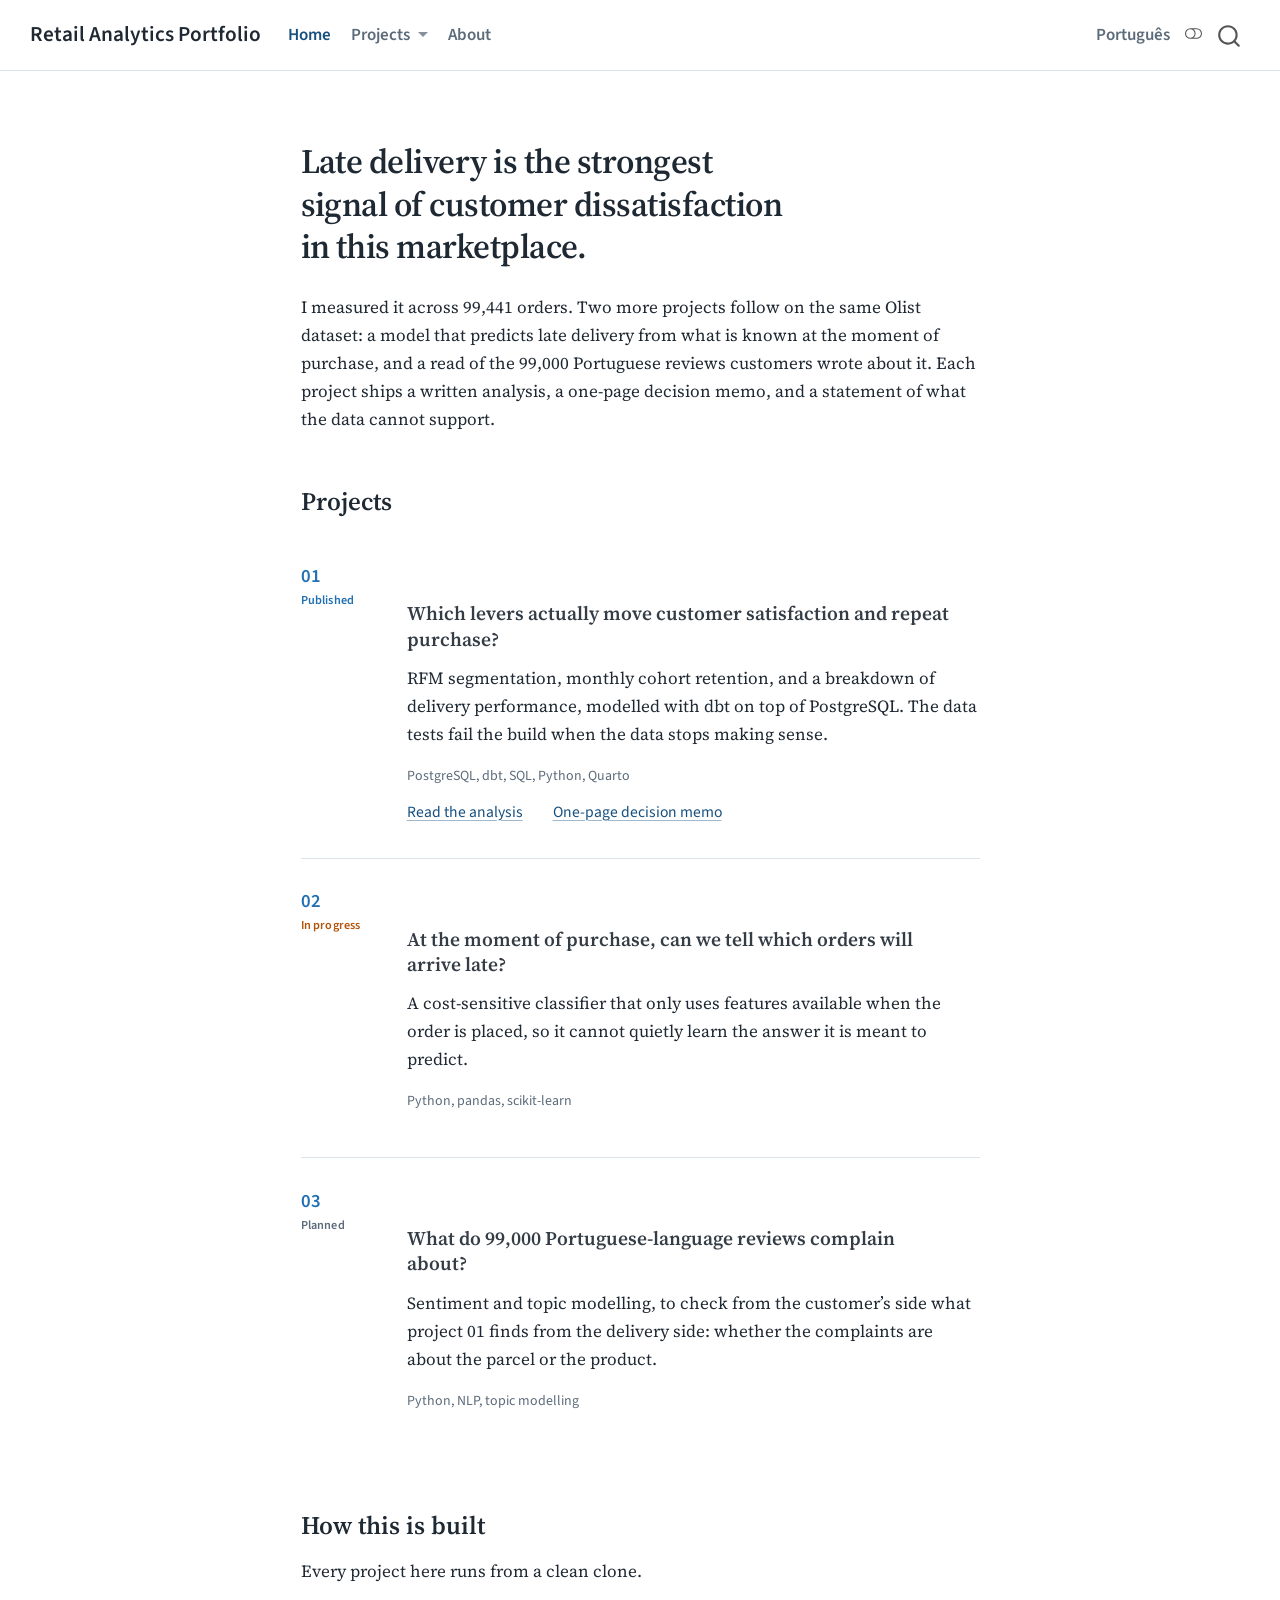
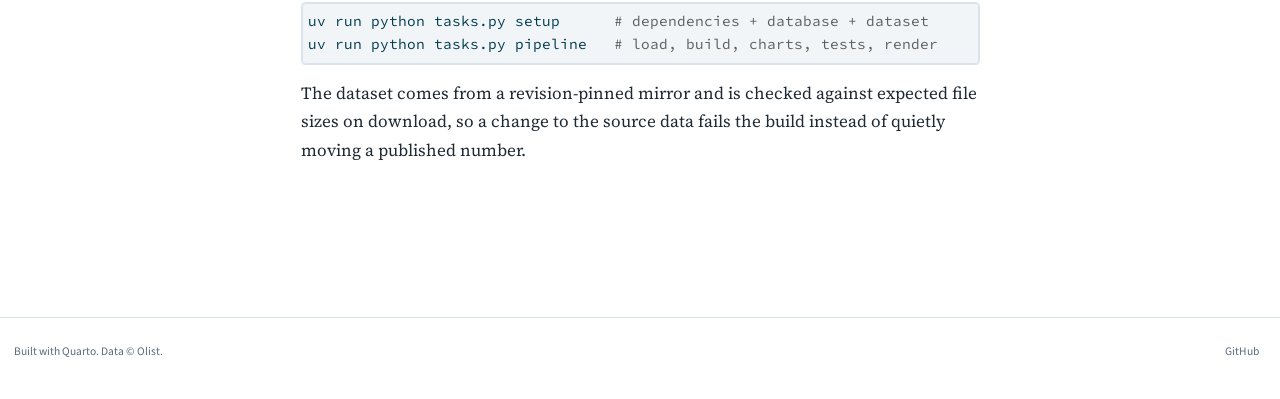
==== commit bfb79748: "Built site for gh-pages" ====
--- a/index.html
+++ b/index.html
@@ -82,9 +82,9 @@
 <link href="site_libs/quarto-html/quarto-syntax-highlighting-ecff8db827dceed84e341824dcdf69cb.css" rel="stylesheet" class="quarto-color-scheme-extra" id="quarto-text-highlighting-styles">
 <script src="site_libs/bootstrap/bootstrap.min.js"></script>
 <link href="site_libs/bootstrap/bootstrap-icons.css" rel="stylesheet">
-<link href="site_libs/bootstrap/bootstrap-6382f3152e19ee578cd0ec0c4b99f7e1.min.css" rel="stylesheet" append-hash="true" class="quarto-color-scheme" id="quarto-bootstrap" data-mode="light">
-<link href="site_libs/bootstrap/bootstrap-dark-8f9c0ad68bff6a8a98ced6db247d6f93.min.css" rel="stylesheet" append-hash="true" class="quarto-color-scheme quarto-color-alternate" id="quarto-bootstrap" data-mode="dark">
-<link href="site_libs/bootstrap/bootstrap-6382f3152e19ee578cd0ec0c4b99f7e1.min.css" rel="stylesheet" append-hash="true" class="quarto-color-scheme-extra" id="quarto-bootstrap" data-mode="light">
+<link href="site_libs/bootstrap/bootstrap-dbd850586f7e21c69e9a6c9f5bcb7da7.min.css" rel="stylesheet" append-hash="true" class="quarto-color-scheme" id="quarto-bootstrap" data-mode="light">
+<link href="site_libs/bootstrap/bootstrap-dark-ea0e3f50bb5ffff25d0e6e33147f23dc.min.css" rel="stylesheet" append-hash="true" class="quarto-color-scheme quarto-color-alternate" id="quarto-bootstrap" data-mode="dark">
+<link href="site_libs/bootstrap/bootstrap-dbd850586f7e21c69e9a6c9f5bcb7da7.min.css" rel="stylesheet" append-hash="true" class="quarto-color-scheme-extra" id="quarto-bootstrap" data-mode="light">
 <script id="quarto-search-options" type="application/json">{
   "location": "navbar",
   "copy-button": false,
@@ -333,7 +333,7 @@
 </ul>
             <ul class="navbar-nav navbar-nav-scroll ms-auto">
   <li class="nav-item">
-    <a class="nav-link" href="./pt/index.qmd"> 
+    <a class="nav-link" href="./pt/index.html"> 
 <span class="menu-text">Português</span></a>
   </li>  
 </ul>
@@ -356,9 +356,9 @@
 
 
 
-<section id="delivery-performance-decides-whether-customers-come-back-and-what-they-say-when-they-do." class="level1 hero">
-<h1 class="hero">Delivery performance decides whether customers come back — and what they say when they do.</h1>
-<p>I measured it, I predicted it, and I read what customers actually wrote. All three projects run on the same Olist dataset — around 100,000 orders across nine related tables — and each one ships a written analysis, a one-page decision memo, and an honest account of what the data cannot support.</p>
+<section id="late-delivery-is-the-strongest-signal-of-customer-dissatisfaction-in-this-marketplace." class="level1 hero">
+<h1 class="hero">Late delivery is the strongest signal of customer dissatisfaction in this marketplace.</h1>
+<p>I measured it across 99,441 orders. Two more projects follow on the same Olist dataset: a model that predicts late delivery from what is known at the moment of purchase, and a read of the 99,000 Portuguese reviews customers wrote about it. Each project ships a written analysis, a one-page decision memo, and a statement of what the data cannot support.</p>
 <section id="projects" class="level2">
 <h2 class="anchored" data-anchor-id="projects">Projects</h2>
 <div class="projects">
@@ -371,7 +371,7 @@
 Which levers actually move customer satisfaction and repeat purchase?
 </h3>
 <p>
-RFM segmentation, monthly cohort retention, and a decomposition of delivery performance, modelled with dbt on top of PostgreSQL — with data tests that fail the build when the data stops making sense.
+RFM segmentation, monthly cohort retention, and a breakdown of delivery performance, modelled with dbt on top of PostgreSQL. The data tests fail the build when the data stops making sense.
 </p>
 <p class="project-stack">
 PostgreSQL, dbt, SQL, Python, Quarto
@@ -390,7 +390,7 @@
 At the moment of purchase, can we tell which orders will arrive late?
 </h3>
 <p>
-A cost-sensitive classifier that is honest about leakage: only features available when the order is placed are allowed in.
+A cost-sensitive classifier that only uses features available when the order is placed, so it cannot quietly learn the answer it is meant to predict.
 </p>
 <p class="project-stack">
 Python, pandas, scikit-learn
@@ -403,10 +403,10 @@
 </div>
 <div class="project-detail">
 <h3 class="anchored">
-What do 99,000 Portuguese-language reviews actually complain about?
+What do 99,000 Portuguese-language reviews complain about?
 </h3>
 <p>
-Sentiment and topic modelling, to test from the customer’s side the claim the first project makes from the delivery side: that the complaints are about logistics, not products.
+Sentiment and topic modelling, to check from the customer’s side what project 01 finds from the delivery side: whether the complaints are about the parcel or the product.
 </p>
 <p class="project-stack">
 Python, NLP, topic modelling
@@ -420,7 +420,7 @@
 <p>Every project here runs from a clean clone.</p>
 <div class="code-copy-outer-scaffold"><div class="sourceCode" id="cb1"><pre class="sourceCode bash code-with-copy"><code class="sourceCode bash"><span id="cb1-1"><a href="#cb1-1" aria-hidden="true" tabindex="-1"></a><span class="ex">uv</span> run python tasks.py setup      <span class="co"># dependencies + database + dataset</span></span>
 <span id="cb1-2"><a href="#cb1-2" aria-hidden="true" tabindex="-1"></a><span class="ex">uv</span> run python tasks.py pipeline   <span class="co"># load, build, charts, tests, render</span></span></code></pre></div><button title="Copy to Clipboard" class="code-copy-button"><i class="bi"></i></button></div>
-<p>The dataset comes from a revision-pinned mirror and is checked against expected file sizes on download, so the numbers cannot change quietly underneath you.</p>
+<p>The dataset comes from a revision-pinned mirror and is checked against expected file sizes on download, so a change to the source data fails the build instead of quietly moving a published number.</p>
 
 
 </section>
